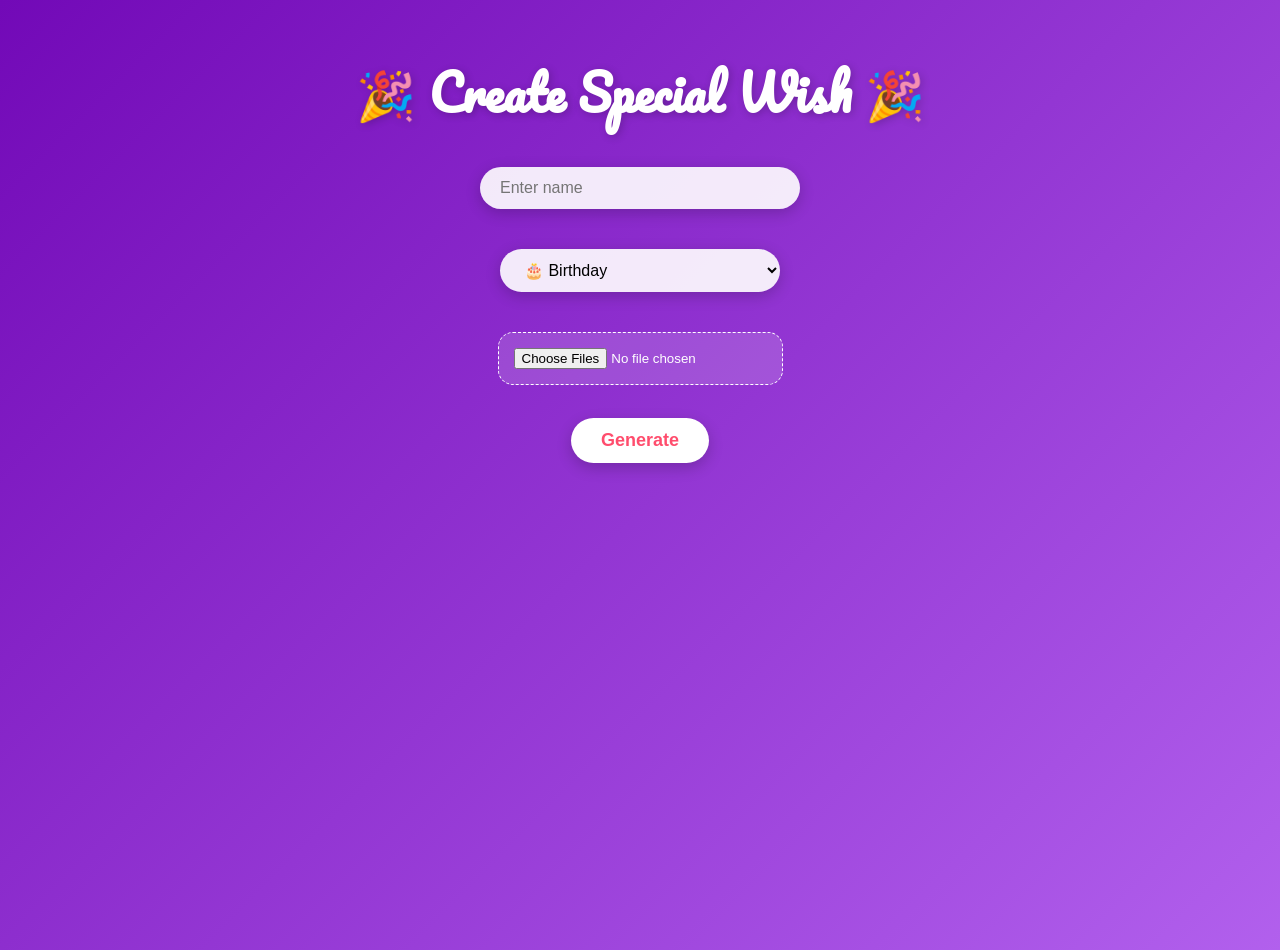
==== index.html @ 2d5516e3 "Initial commit" ====
<!DOCTYPE html>
<html>
<head>
  <title>Special Wish Creator</title>
  <link rel="stylesheet" href="style.css">
</head>
<body>

<h1>🎉 Create Special Wish 🎉</h1>

<input type="text" id="name" placeholder="Enter name"><br><br>

<select id="eventType">
  <option value="birthday">🎂 Birthday</option>
  <option value="anniversary">💍 Anniversary</option>
  <option value="congrats">🎉 Congratulations</option>
  <option value="love">❤️ Love Message</option>
</select>
<br><br>

<input type="file" id="photos" accept="image/*" multiple><br><br>

<button onclick="generate()">Generate</button>

<br><br>

<button onclick="goToPage()" id="goBtn" style="display:none;">
🎉 Click to Open Wish Page 🎉
</button>

<br><br>

<p id="shareText" style="display:none;">Share this link:</p>
<input type="text" id="link" readonly style="width:90%; display:none;"><br><br>

<button onclick="shareWhatsApp()" id="waBtn" style="display:none;">
📲 Share on WhatsApp
</button>

<script>
let generatedLink = "";

async function generate() {
  const name = document.getElementById("name").value.trim();
  const files = document.getElementById("photos").files;
  const type = document.getElementById("eventType").value;

  if (!name || files.length === 0) {
    alert("Enter name and select photos!");
    return;
  }

  let imageUrls = [];

  for (let file of files) {
    const formData = new FormData();
    formData.append("file", file);
    formData.append("upload_preset", "birthday_upload");

    const res = await fetch("https://api.cloudinary.com/v1_1/ddmg7xtsl/image/upload", {
      method: "POST",
      body: formData
    });

    const data = await res.json();
    imageUrls.push(data.secure_url);
  }

  const base = window.location.origin + "/";

  generatedLink = `${base}page2.html?name=${encodeURIComponent(name)}&imgs=${encodeURIComponent(JSON.stringify(imageUrls))}&type=${type}`;

  document.getElementById("link").value = generatedLink;
  document.getElementById("link").style.display = "block";
  document.getElementById("shareText").style.display = "block";
  document.getElementById("goBtn").style.display = "inline-block";
  document.getElementById("waBtn").style.display = "inline-block";
}

function goToPage() {
  window.location.href = generatedLink;
}

function shareWhatsApp() {
  const text = "🎉 Special Surprise For You 🎉\n" + generatedLink;
  window.open("https://wa.me/?text=" + encodeURIComponent(text), "_blank");
}
</script>

</body>
</html>
---- style.css ----
@import url('https://fonts.googleapis.com/css2?family=Poppins:wght@300;600&family=Pacifico&display=swap');

body {
  margin: 0;
  overflow-x: hidden;
  text-align: center;
  color: white;
  font-family: 'Poppins', sans-serif;
  /* Smooth, animated multi-color gradient */
  background: linear-gradient(-45deg, #ff6a88, #ff99ac, #c77dff, #7209b7);
  background-size: 400% 400%;
  animation: gradientBG 12s ease infinite;
  min-height: 100vh;
}

@keyframes gradientBG {
  0% { background-position: 0% 50%; }
  50% { background-position: 100% 50%; }
  100% { background-position: 0% 50%; }
}

/* --- Form Elements (index.html) --- */
input[type="text"], select {
  padding: 12px 20px;
  border-radius: 25px;
  border: none;
  outline: none;
  font-size: 16px;
  width: 280px;
  box-shadow: 0 4px 15px rgba(0,0,0,0.2);
  margin-bottom: 15px;
  background: rgba(255, 255, 255, 0.9);
}

input[type="file"] {
  background: rgba(255, 255, 255, 0.15);
  padding: 15px;
  border-radius: 15px;
  cursor: pointer;
  border: 1px dashed white;
  color: white;
}

button {
  background: #ffffff;
  color: #ff4d6d;
  border: none;
  padding: 12px 30px;
  font-size: 18px;
  font-weight: 600;
  border-radius: 50px;
  cursor: pointer;
  transition: all 0.3s ease;
  box-shadow: 0 5px 15px rgba(0,0,0,0.2);
  margin: 8px;
}

button:hover {
  transform: translateY(-3px);
  box-shadow: 0 8px 25px rgba(0,0,0,0.3);
  background: #ff4d6d;
  color: white;
}

#waBtn {
  background: #25D366;
  color: white;
}

/* --- Slideshow & Photo (page2.html) --- */
.slideshow {
  width: 220px;
  height: 220px;
  margin: 40px auto;
  overflow: hidden;
  border-radius: 50%;
  border: 6px solid white;
  box-shadow: 0 10px 40px rgba(0,0,0,0.4);
  position: relative;
  background: rgba(255,255,255,0.1);
}

.photo {
  width: 100%;
  height: 100%;
  object-fit: cover;
  opacity: 0;
  transform: scale(1.2); /* Starting point for zoom */
  transition: opacity 1s ease-in-out, transform 3s ease-in-out;
}

.photo.active {
  opacity: 1;
  transform: scale(1); /* Smooth zoom-out effect */
}

/* --- Cinematic Screens --- */
#startScreen {
  position: fixed;
  inset: 0;
  background: radial-gradient(circle, #333, #000);
  display: flex;
  justify-content: center;
  align-items: center;
  z-index: 300;
  cursor: pointer;
}

#startScreen h2 {
  font-family: 'Pacifico', cursive;
  font-size: 2rem;
  letter-spacing: 2px;
  animation: pulse 2s infinite;
}

#intro {
  position: fixed;
  inset: 0;
  background: #000;
  display: flex;
  flex-direction: column;
  justify-content: center;
  align-items: center;
  z-index: 200;
}

.cinema-text.big {
  font-size: 65px;
  font-family: 'Pacifico', cursive;
  color: #ff4d6d;
  margin: 15px 0;
  text-shadow: 0 0 20px rgba(255,77,109,0.5);
}

/* --- Typography --- */
h1 {
  font-family: 'Pacifico', cursive;
  font-size: 3rem;
  margin-top: 50px;
  text-shadow: 2px 2px 8px rgba(0,0,0,0.2);
}

#quote {
  font-size: 1.4rem;
  font-style: italic;
  height: 40px;
  margin-top: 20px;
}

/* --- Balloons --- */
.balloons { 
  position: fixed; 
  bottom: -150px; 
  width: 100%; 
  pointer-events: none; 
}

.balloon {
  width: 60px; height: 85px; border-radius: 50%;
  position: absolute; animation: floatUp 12s linear infinite;
  opacity: 0.8;
}

.balloon::after {
  content: "";
  position: absolute;
  bottom: -40px;
  left: 30px;
  width: 1px;
  height: 40px;
  background: rgba(255,255,255,0.4);
}

.balloon:nth-child(1){left:10%; background:#ff4d6d; animation-delay: 0s;}
.balloon:nth-child(2){left:30%; background:#ffbe0b; animation-delay: 3s;}
.balloon:nth-child(3){left:55%; background:#3a86ff; animation-delay: 1s;}
.balloon:nth-child(4){left:75%; background:#8338ec; animation-delay: 5s;}
.balloon:nth-child(5){left:90%; background:#fb5607; animation-delay: 2s;}

@keyframes floatUp {
  0% { transform: translateY(0) rotate(0deg); }
  100% { transform: translateY(-1200px) rotate(20deg); }
}

@keyframes pulse {
  0%, 100% { transform: scale(1); opacity: 0.8; }
  50% { transform: scale(1.1); opacity: 1; }
}

@keyframes fadeIn { to { opacity: 1; } }
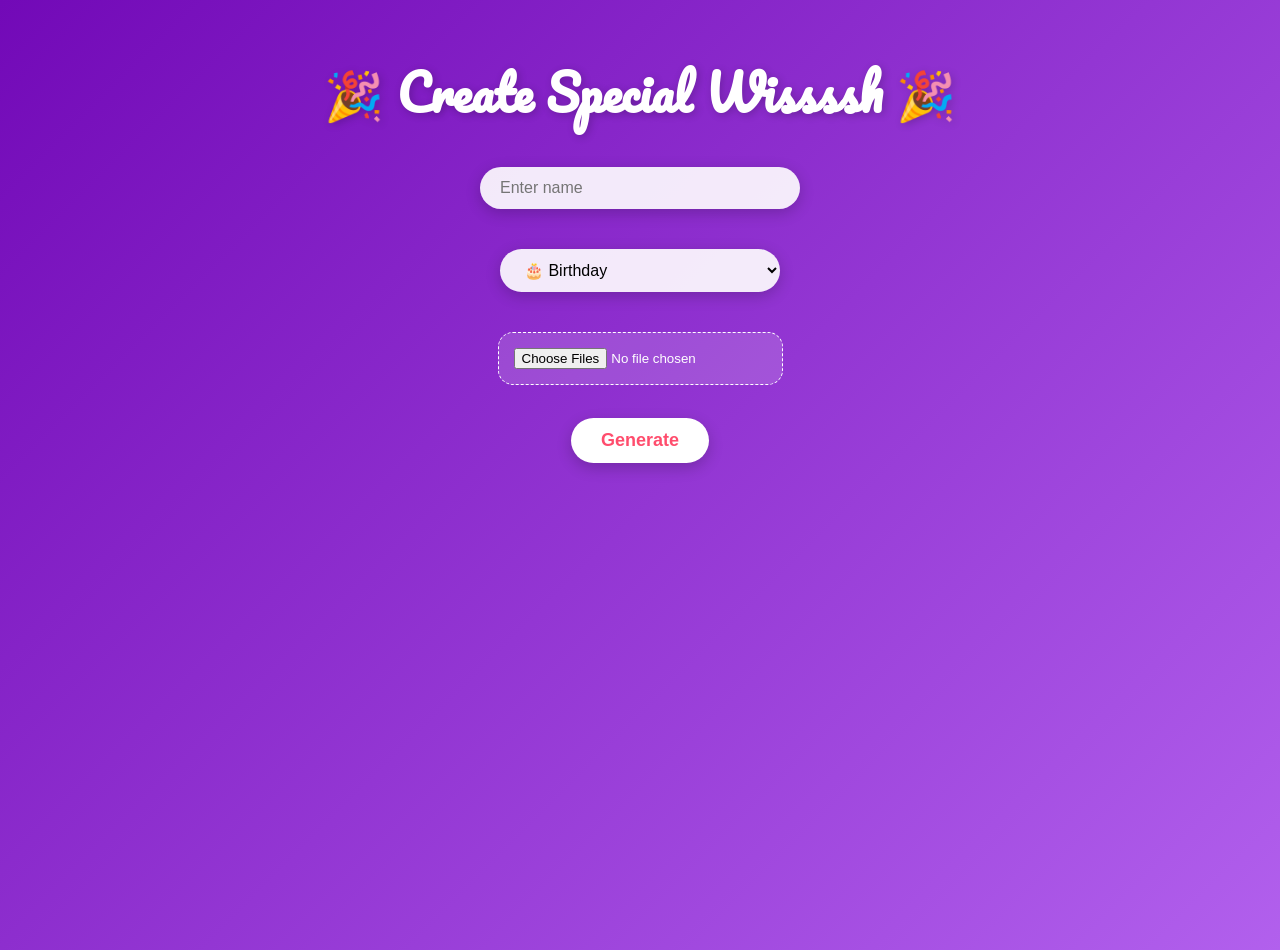
==== commit 56d97f62: "sdh" ====
--- a/index.html
+++ b/index.html
@@ -6,7 +6,7 @@
 </head>
 <body>
 
-<h1>🎉 Create Special Wish 🎉</h1>
+<h1>🎉 Create Special Wissssh 🎉</h1>
 
 <input type="text" id="name" placeholder="Enter name"><br><br>
 
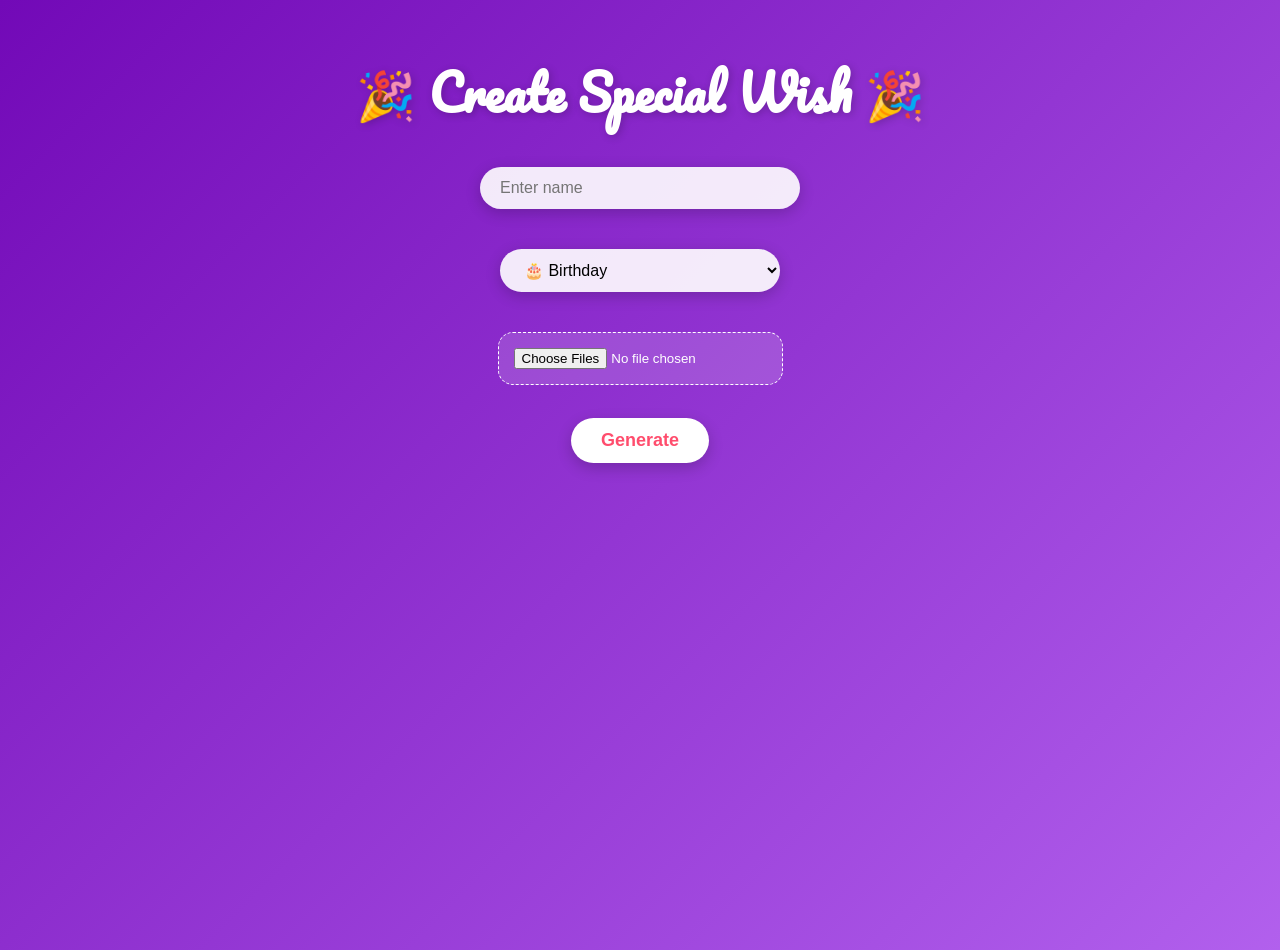
==== commit 81a8051a: "sdh" ====
--- a/index.html
+++ b/index.html
@@ -6,7 +6,7 @@
 </head>
 <body>
 
-<h1>🎉 Create Special Wissssh 🎉</h1>
+<h1>🎉 Create Special Wish 🎉</h1>
 
 <input type="text" id="name" placeholder="Enter name"><br><br>
 
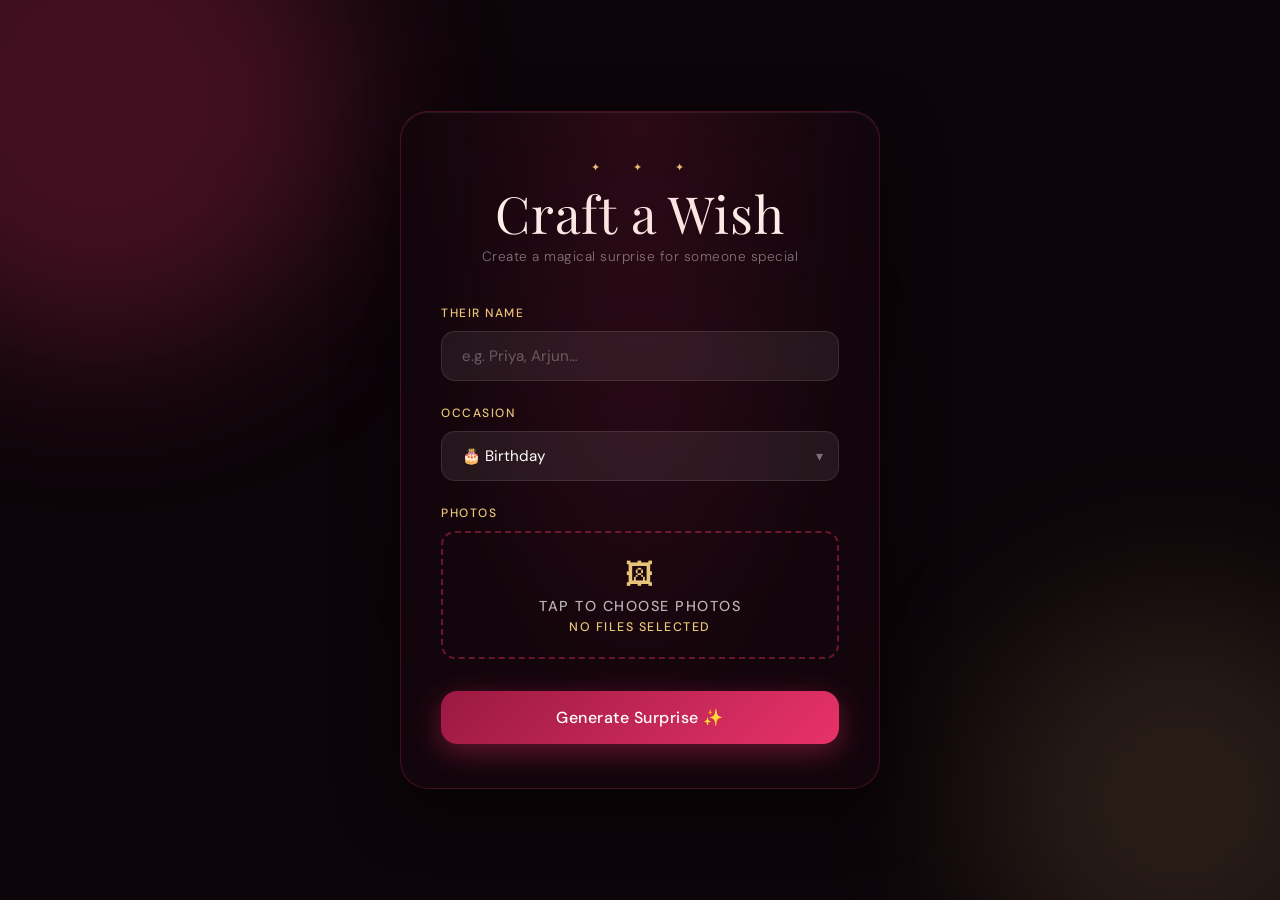
==== commit 01cf61aa: "Initial commit" ====
--- a/index.html
+++ b/index.html
@@ -1,91 +1,413 @@
 <!DOCTYPE html>
-<html>
+<html lang="en">
 <head>
-  <title>Special Wish Creator</title>
+  <meta charset="UTF-8">
+  <meta name="viewport" content="width=device-width, initial-scale=1.0">
+  <title>Wish Creator ✨</title>
   <link rel="stylesheet" href="style.css">
+  <link href="https://fonts.googleapis.com/css2?family=Playfair+Display:ital,wght@0,700;0,900;1,700&family=DM+Sans:wght@300;400;500&display=swap" rel="stylesheet">
 </head>
-<body>
-
-<h1>🎉 Create Special Wish 🎉</h1>
-
-<input type="text" id="name" placeholder="Enter name"><br><br>
-
-<select id="eventType">
-  <option value="birthday">🎂 Birthday</option>
-  <option value="anniversary">💍 Anniversary</option>
-  <option value="congrats">🎉 Congratulations</option>
-  <option value="love">❤️ Love Message</option>
-</select>
-<br><br>
-
-<input type="file" id="photos" accept="image/*" multiple><br><br>
-
-<button onclick="generate()">Generate</button>
-
-<br><br>
-
-<button onclick="goToPage()" id="goBtn" style="display:none;">
-🎉 Click to Open Wish Page 🎉
-</button>
-
-<br><br>
-
-<p id="shareText" style="display:none;">Share this link:</p>
-<input type="text" id="link" readonly style="width:90%; display:none;"><br><br>
-
-<button onclick="shareWhatsApp()" id="waBtn" style="display:none;">
-📲 Share on WhatsApp
-</button>
-
-<script>
-let generatedLink = "";
-
-async function generate() {
-  const name = document.getElementById("name").value.trim();
-  const files = document.getElementById("photos").files;
-  const type = document.getElementById("eventType").value;
-
-  if (!name || files.length === 0) {
-    alert("Enter name and select photos!");
-    return;
-  }
-
-  let imageUrls = [];
-
-  for (let file of files) {
-    const formData = new FormData();
-    formData.append("file", file);
-    formData.append("upload_preset", "birthday_upload");
-
-    const res = await fetch("https://api.cloudinary.com/v1_1/ddmg7xtsl/image/upload", {
-      method: "POST",
-      body: formData
+<body class="creator-page">
+
+  <div class="blob blob1"></div>
+  <div class="blob blob2"></div>
+  <div class="blob blob3"></div>
+
+  <div class="creator-wrap">
+    <div class="creator-card">
+      <div class="card-glow"></div>
+
+      <div class="creator-header">
+        <div class="sparkle-row">✦ &nbsp; ✦ &nbsp; ✦</div>
+        <h1>Craft a Wish</h1>
+        <p class="subtitle">Create a magical surprise for someone special</p>
+      </div>
+
+      <div class="field-group">
+        <label>Their Name</label>
+        <input type="text" id="name" placeholder="e.g. Priya, Arjun…" autocomplete="off">
+      </div>
+
+      <div class="field-group">
+        <label>Occasion</label>
+        <div class="select-wrap">
+          <select id="eventType">
+            <option value="birthday">🎂  Birthday</option>
+            <option value="anniversary">💍  Anniversary</option>
+            <option value="congrats">🎉  Congratulations</option>
+            <option value="love">❤️  Love Message</option>
+          </select>
+          <span class="select-arrow">▾</span>
+        </div>
+      </div>
+
+      <div class="field-group">
+        <label>Photos</label>
+        <label class="file-drop" id="fileDrop">
+          <input type="file" id="photos" accept="image/*" multiple hidden>
+          <div class="file-inner">
+            <span class="file-icon">🖼</span>
+            <span class="file-text">Tap to choose photos</span>
+            <span class="file-hint" id="fileHint">No files selected</span>
+          </div>
+        </label>
+      </div>
+
+      <button class="gen-btn" onclick="generate()">
+        <span class="btn-text">Generate Surprise ✨</span>
+        <span id="loader" style="display:none">Uploading…</span>
+      </button>
+
+      <!-- Result section -->
+      <div id="result" style="display:none">
+        <div class="divider"></div>
+        <p class="result-label">Your wish link is ready 🎁</p>
+        <div class="link-row">
+          <input type="text" id="link" readonly>
+          <button class="copy-btn" onclick="copyLink()">Copy</button>
+        </div>
+        <div class="action-btns">
+          <button class="action-btn open-btn" onclick="goToPage()">🎉 Open Wish Page</button>
+          <button class="action-btn wa-btn" onclick="shareWhatsApp()">📲 Share on WhatsApp</button>
+          <button class="action-btn vid-btn" id="vidBtn" onclick="downloadVideo()">🎬 Download as Video</button>
+        </div>
+      </div>
+
+      <!-- Video progress -->
+      <div id="vidProgress" style="display:none; margin-top:18px;">
+        <div class="vid-progress-label" id="vidLabel">Preparing video…</div>
+        <div class="vid-progress-bar"><div class="vid-progress-fill" id="vidFill"></div></div>
+      </div>
+
+    </div>
+  </div>
+
+  <canvas id="vidCanvas" style="display:none"></canvas>
+
+  <script>
+    let generatedLink = "";
+    let storedImages  = [];
+    let storedName    = "";
+    let storedType    = "";
+
+    /* ---- Restore form state from sessionStorage on page load ---- */
+    window.addEventListener("DOMContentLoaded", ()=>{
+      const ss = sessionStorage;
+      const savedName = ss.getItem("wn");
+      const savedType = ss.getItem("wt");
+      const savedLink = ss.getItem("wl");
+      const savedHint = ss.getItem("wh");
+
+      if(savedName) document.getElementById("name").value = savedName;
+      if(savedType) document.getElementById("eventType").value = savedType;
+
+      if(savedLink){
+        generatedLink = savedLink;
+        document.getElementById("link").value = savedLink;
+        document.getElementById("result").style.display = "block";
+        if(savedHint) document.getElementById("fileHint").textContent = savedHint;
+        // Note: file inputs cannot be restored (browser security), only show count
+      }
     });
 
-    const data = await res.json();
-    imageUrls.push(data.secure_url);
-  }
-
-  const base = window.location.origin + "/";
-
-  generatedLink = `${base}page2.html?name=${encodeURIComponent(name)}&imgs=${encodeURIComponent(JSON.stringify(imageUrls))}&type=${type}`;
-
-  document.getElementById("link").value = generatedLink;
-  document.getElementById("link").style.display = "block";
-  document.getElementById("shareText").style.display = "block";
-  document.getElementById("goBtn").style.display = "inline-block";
-  document.getElementById("waBtn").style.display = "inline-block";
-}
-
-function goToPage() {
-  window.location.href = generatedLink;
-}
-
-function shareWhatsApp() {
-  const text = "🎉 Special Surprise For You 🎉\n" + generatedLink;
-  window.open("https://wa.me/?text=" + encodeURIComponent(text), "_blank");
-}
-</script>
-
+    /* ---- Save state whenever it changes ---- */
+    function saveState(){
+      sessionStorage.setItem("wn", document.getElementById("name").value);
+      sessionStorage.setItem("wt", document.getElementById("eventType").value);
+      if(generatedLink) sessionStorage.setItem("wl", generatedLink);
+      sessionStorage.setItem("wh", document.getElementById("fileHint").textContent);
+    }
+
+    document.getElementById("photos").addEventListener("change", function(){
+      const n = this.files.length;
+      document.getElementById("fileHint").textContent = n + (n===1?" photo selected":" photos selected");
+    });
+
+    async function generate(){
+      const name  = document.getElementById("name").value.trim();
+      const files = document.getElementById("photos").files;
+      const type  = document.getElementById("eventType").value;
+
+      if(!name || files.length === 0){ shake(document.querySelector(".creator-card")); return; }
+
+      storedName   = name;
+      storedType   = type;
+      storedImages = Array.from(files);
+
+      document.querySelector(".btn-text").style.display = "none";
+      document.getElementById("loader").style.display   = "inline";
+
+      let imageUrls = [];
+      for(let file of files){
+        const fd = new FormData();
+        fd.append("file", file);
+        fd.append("upload_preset","birthday_upload");
+        const res  = await fetch("https://api.cloudinary.com/v1_1/ddmg7xtsl/image/upload",{method:"POST",body:fd});
+        const data = await res.json();
+        imageUrls.push(data.secure_url);
+      }
+
+      const base = window.location.origin + window.location.pathname.replace("index.html","");
+      generatedLink = `${base}page2.html?name=${encodeURIComponent(name)}&imgs=${encodeURIComponent(JSON.stringify(imageUrls))}&type=${type}`;
+
+      document.getElementById("link").value = generatedLink;
+      document.getElementById("result").style.display = "block";
+      saveState();
+      document.querySelector(".btn-text").style.display = "inline";
+      document.getElementById("loader").style.display   = "none";
+    }
+
+    function copyLink(){
+      navigator.clipboard.writeText(document.getElementById("link").value);
+      const btn = document.querySelector(".copy-btn");
+      btn.textContent = "Copied!";
+      setTimeout(()=>btn.textContent="Copy",2000);
+    }
+
+    function goToPage(){ window.location.href = generatedLink; }
+
+    function shareWhatsApp(){
+      window.open("https://wa.me/?text="+encodeURIComponent("🎉 A Special Surprise For You 🎉\n"+generatedLink),"_blank");
+    }
+
+    function shake(el){
+      el.classList.add("shake");
+      setTimeout(()=>el.classList.remove("shake"),500);
+    }
+
+    /* ============================================================
+       VIDEO GENERATION — 40 seconds, Canvas + MediaRecorder
+       ============================================================ */
+    async function downloadVideo(){
+      if(storedImages.length === 0){ alert("No photos. Please generate first."); return; }
+
+      document.getElementById("vidBtn").disabled    = true;
+      document.getElementById("vidBtn").textContent = "⏳ Rendering…";
+      document.getElementById("vidProgress").style.display = "block";
+
+      const W = 720, H = 1280;
+      const canvas = document.getElementById("vidCanvas");
+      canvas.width  = W;
+      canvas.height = H;
+      const ctx = canvas.getContext("2d");
+
+      setLabel("Loading photos…"); setFill(3);
+      const imgs = await Promise.all(storedImages.map(f => loadImg(URL.createObjectURL(f))));
+      setFill(8);
+
+      const FPS       = 30;
+      const TOTAL_SEC = 40;
+      const TOTAL_FR  = FPS * TOTAL_SEC;
+      const secPerImg = Math.max(4, TOTAL_SEC / imgs.length);
+
+      const msgMap = {
+        birthday:    { msg:`Happy Birthday, ${storedName} 🎂`,    quotes:["May your day be as radiant as you 🌸","Wishing you joy & endless love 💖","Another year more wonderful 🎉"] },
+        anniversary: { msg:`Happy Anniversary, ${storedName} 💍`, quotes:["Two hearts, one beautiful journey 💍","Love grows deeper every year ❤️","Here's to forever 🌹"] },
+        congrats:    { msg:`Congratulations, ${storedName} 🎉`,   quotes:["You made it happen! 🔥","So proud of you ✨","Sky is just the starting point 🚀"] },
+        love:        { msg:`For You, ${storedName} ❤️`,           quotes:["You are my favourite person ❤️","Every moment with you is a treasure 💖","I love you — more every day 🌹"] }
+      };
+      const evData = msgMap[storedType] || msgMap.birthday;
+
+      // Confetti particles
+      const particles = Array.from({length:70},()=>({
+        x:Math.random()*W, y:Math.random()*H,
+        vx:(Math.random()-0.5)*2, vy:1+Math.random()*2,
+        r:4+Math.random()*6,
+        color:`hsl(${Math.random()*360},90%,65%)`,
+        spin:Math.random()*Math.PI*2, spinV:(Math.random()-0.5)*0.2
+      }));
+
+      // Balloons
+      const bColors = ["#ff4d6d","#ffbe0b","#3a86ff","#8338ec","#fb5607","#ff006e","#06d6a0"];
+      const balloons = Array.from({length:8},(_,i)=>({
+        x:W*(0.08+i*0.12), y:H+100+Math.random()*200,
+        w:50+Math.random()*28, h:72+Math.random()*36,
+        vy:0.75+Math.random()*0.8,
+        color:bColors[i%bColors.length]
+      }));
+
+      // --- Audio: load song.mp3 via AudioContext and mix into stream ---
+      setLabel("Loading music…");
+      let audioCtx, audioSource, audioDest;
+      try {
+        audioCtx  = new AudioContext();
+        const audioRes  = await fetch("song.mp3");
+        const audioData = await audioRes.arrayBuffer();
+        const audioBuf  = await audioCtx.decodeAudioData(audioData);
+        audioDest  = audioCtx.createMediaStreamDestination();
+        audioSource = audioCtx.createBufferSource();
+        audioSource.buffer = audioBuf;
+        audioSource.loop   = true;
+        audioSource.connect(audioDest);
+        // also play in speakers so user can hear while recording
+        audioSource.connect(audioCtx.destination);
+      } catch(e){
+        console.warn("Music load failed, recording without audio:", e);
+      }
+
+      // MediaRecorder setup — combine canvas video + audio tracks
+      const videoStream = canvas.captureStream(FPS);
+      const combinedStream = new MediaStream([
+        ...videoStream.getVideoTracks(),
+        ...(audioDest ? audioDest.stream.getAudioTracks() : [])
+      ]);
+      const mime = MediaRecorder.isTypeSupported("video/webm;codecs=vp9,opus")
+                   ? "video/webm;codecs=vp9,opus"
+                   : MediaRecorder.isTypeSupported("video/webm;codecs=vp8,opus")
+                   ? "video/webm;codecs=vp8,opus"
+                   : "video/webm";
+      const rec    = new MediaRecorder(combinedStream,{mimeType:mime,videoBitsPerSecond:5_000_000});
+      const chunks = [];
+      rec.ondataavailable = e=>{ if(e.data.size>0) chunks.push(e.data); };
+
+      rec.onstop = ()=>{
+        if(audioSource) audioSource.stop();
+        if(audioCtx)    audioCtx.close();
+        setLabel("Finalising…"); setFill(98);
+        const blob = new Blob(chunks,{type:mime});
+        const url  = URL.createObjectURL(blob);
+        const a    = document.createElement("a");
+        a.href=url; a.download=`wish_${storedName}.webm`; a.click();
+        setTimeout(()=>URL.revokeObjectURL(url),6000);
+        setLabel("✅ Video downloaded!");
+        setFill(100);
+        document.getElementById("vidBtn").disabled    = false;
+        document.getElementById("vidBtn").textContent = "🎬 Download as Video";
+      };
+
+      // Start audio & recorder together
+      if(audioSource) audioSource.start(0);
+      rec.start();
+      setLabel("Recording video with music (40s)…");
+
+      let frame=0, quoteIdx=0, quoteTimer=0;
+      const QUOTE_SWITCH = FPS*4;
+
+      function renderFrame(){
+        if(frame >= TOTAL_FR){ rec.stop(); return; }
+
+        const t      = frame / FPS;
+        const imgIdx = Math.min(Math.floor(t / secPerImg), imgs.length-1);
+        const img    = imgs[imgIdx];
+        const imgT   = (t % secPerImg) / secPerImg;
+
+        // Fade between images
+        const fadeZone = 0.15;
+        let imgAlpha = 1;
+        if(imgT < fadeZone)       imgAlpha = imgT / fadeZone;
+        else if(imgT > 1-fadeZone) imgAlpha = (1-imgT) / fadeZone;
+
+        // Ken Burns
+        const scale = 1 + imgT * 0.07;
+        const sw=W*scale, sh=H*scale;
+        const sx=(sw-W)/2, sy=(sh-H)/2;
+
+        ctx.clearRect(0,0,W,H);
+
+        // Previous image underneath during crossfade
+        if(imgAlpha < 1 && imgIdx > 0){
+          const prev = imgs[imgIdx-1];
+          ctx.globalAlpha = 1;
+          ctx.drawImage(prev,-sx,-sy,sw,sh);
+        }
+
+        ctx.globalAlpha = imgAlpha;
+        ctx.drawImage(img,-sx,-sy,sw,sh);
+        ctx.globalAlpha = 1;
+
+        // Dark overlay
+        const grad = ctx.createLinearGradient(0,0,0,H);
+        grad.addColorStop(0,"rgba(0,0,0,0.22)");
+        grad.addColorStop(0.5,"rgba(0,0,0,0.0)");
+        grad.addColorStop(1,"rgba(0,0,0,0.68)");
+        ctx.fillStyle=grad; ctx.fillRect(0,0,W,H);
+
+        // Confetti
+        particles.forEach(p=>{
+          p.x+=p.vx; p.y+=p.vy; p.spin+=p.spinV;
+          if(p.y>H+10){p.y=-10;p.x=Math.random()*W;}
+          ctx.save(); ctx.translate(p.x,p.y); ctx.rotate(p.spin);
+          ctx.fillStyle=p.color; ctx.fillRect(-p.r/2,-p.r/2,p.r,p.r);
+          ctx.restore();
+        });
+
+        // Balloons
+        balloons.forEach(b=>{
+          b.y-=b.vy;
+          if(b.y<-130){b.y=H+100+Math.random()*80;}
+          drawBalloon(ctx,b.x,b.y,b.w,b.h,b.color);
+        });
+
+        // Quotes
+        quoteTimer++;
+        if(quoteTimer>=QUOTE_SWITCH){quoteTimer=0;quoteIdx=(quoteIdx+1)%evData.quotes.length;}
+
+        // Main title (fade in during first 2s)
+        const titleA = Math.min(1, t/2);
+        ctx.save();
+        ctx.globalAlpha = titleA;
+        ctx.textAlign   = "center";
+        ctx.shadowColor = "rgba(0,0,0,0.8)";
+        ctx.shadowBlur  = 22;
+        ctx.fillStyle   = "#ffffff";
+        ctx.font        = `bold ${W*0.062}px Georgia, serif`;
+        wrapText(ctx, evData.msg, W/2, H*0.76, W*0.86, W*0.076);
+        ctx.restore();
+
+        // Quote
+        ctx.save();
+        ctx.globalAlpha = 0.9;
+        ctx.textAlign   = "center";
+        ctx.shadowColor = "rgba(0,0,0,0.7)";
+        ctx.shadowBlur  = 14;
+        ctx.fillStyle   = "#ffe4b5";
+        ctx.font        = `italic ${W*0.038}px Georgia, serif`;
+        ctx.fillText(evData.quotes[quoteIdx], W/2, H*0.88);
+        ctx.restore();
+
+        if(frame%30===0) setFill(8+Math.round((frame/TOTAL_FR)*88));
+        frame++;
+        requestAnimationFrame(renderFrame);
+      }
+
+      renderFrame();
+    }
+
+    function drawBalloon(ctx,x,y,w,h,color){
+      ctx.save(); ctx.globalAlpha=0.78;
+      ctx.beginPath();
+      ctx.ellipse(x,y,w/2,h/2,0,0,Math.PI*2);
+      ctx.fillStyle=color; ctx.fill();
+      ctx.beginPath();
+      ctx.ellipse(x-w*0.12,y-h*0.15,w*0.12,h*0.1,-0.5,0,Math.PI*2);
+      ctx.fillStyle="rgba(255,255,255,0.32)"; ctx.fill();
+      ctx.beginPath();
+      ctx.moveTo(x,y+h/2); ctx.lineTo(x,y+h/2+38);
+      ctx.strokeStyle="rgba(255,255,255,0.38)"; ctx.lineWidth=1; ctx.stroke();
+      ctx.restore();
+    }
+
+    function wrapText(ctx,text,x,y,maxW,lineH){
+      const words=text.split(" "); let line=""; const lines=[];
+      for(let w of words){
+        const test=line+w+" ";
+        if(ctx.measureText(test).width>maxW&&line){lines.push(line.trim());line=w+" ";}
+        else line=test;
+      }
+      if(line) lines.push(line.trim());
+      const startY=y-(lines.length-1)*lineH/2;
+      lines.forEach((l,i)=>ctx.fillText(l,x,startY+i*lineH));
+    }
+
+    function loadImg(src){
+      return new Promise(res=>{
+        const i=new Image(); i.crossOrigin="anonymous";
+        i.onload=()=>res(i); i.src=src;
+      });
+    }
+
+    function setLabel(t){ document.getElementById("vidLabel").textContent=t; }
+    function setFill(p){ document.getElementById("vidFill").style.width=p+"%"; }
+  </script>
 </body>
-</html>+</html>
--- a/style.css
+++ b/style.css
@@ -1,190 +1,587 @@
-@import url('https://fonts.googleapis.com/css2?family=Poppins:wght@300;600&family=Pacifico&display=swap');
+/* ============================================================
+   WISH WEBSITE — Premium Cinematic Theme
+   Fonts: Cormorant Garamond (display) + DM Sans (body)
+   ============================================================ */
+
+@import url('https://fonts.googleapis.com/css2?family=Playfair+Display:ital,wght@0,700;0,900;1,700&family=DM+Sans:wght@300;400;500&display=swap');
+
+/* ---- Variables ---- */
+:root {
+  --rose:     #e8326a;
+  --rose-lt:  #ff6b9e;
+  --rose-dk:  #9b1942;
+  --gold:     #e8c97a;
+  --gold-lt:  #f5e3a8;
+  --cream:    #fdf6ee;
+  --dark:     #0d0509;
+  --dark2:    #1a0a10;
+  --glass:    rgba(255,255,255,0.07);
+  --glass-b:  rgba(255,255,255,0.14);
+  --shadow:   0 20px 60px rgba(0,0,0,0.5);
+}
+
+/* ---- Reset ---- */
+*, *::before, *::after { box-sizing: border-box; margin:0; padding:0; }
 
 body {
-  margin: 0;
+  font-family: 'DM Sans', sans-serif;
   overflow-x: hidden;
+  color: white;
+  min-height: 100vh;
+}
+
+/* ================================================================
+   CREATOR PAGE (index.html)
+   ================================================================ */
+body.creator-page {
+  background: var(--dark);
+  display: flex;
+  align-items: center;
+  justify-content: center;
+  min-height: 100vh;
+  padding: 40px 16px;
+}
+
+/* Ambient blobs */
+.blob {
+  position: fixed;
+  border-radius: 50%;
+  filter: blur(80px);
+  pointer-events: none;
+  z-index: 0;
+}
+.blob1 { width:500px;height:500px;background:rgba(232,50,106,0.25);top:-150px;left:-150px; }
+.blob2 { width:400px;height:400px;background:rgba(232,201,122,0.12);bottom:-100px;right:-100px; }
+.blob3 { width:300px;height:300px;background:rgba(155,25,66,0.2);top:50%;left:50%;transform:translate(-50%,-50%); }
+
+/* Card */
+.creator-wrap { position:relative; z-index:1; width:100%; max-width:480px; }
+
+.creator-card {
+  position: relative;
+  background: rgba(20,6,12,0.75);
+  backdrop-filter: blur(24px);
+  -webkit-backdrop-filter: blur(24px);
+  border: 1px solid rgba(232,50,106,0.25);
+  border-radius: 28px;
+  padding: 48px 40px 44px;
+  box-shadow: var(--shadow), inset 0 1px 0 rgba(255,255,255,0.08);
+}
+
+.card-glow {
+  position:absolute;inset:0;
+  border-radius: 28px;
+  background: radial-gradient(ellipse at 50% 0%, rgba(232,50,106,0.12) 0%, transparent 65%);
+  pointer-events:none;
+}
+
+/* Header */
+.creator-header { text-align:center; margin-bottom:40px; }
+
+.sparkle-row {
+  font-size: 11px;
+  letter-spacing: 6px;
+  color: var(--gold);
+  margin-bottom: 14px;
+}
+
+.creator-header h1 {
+  font-family: 'Playfair Display', serif;
+  font-size: 3.2rem;
+  font-weight: 300;
+  letter-spacing: 1px;
+  color: var(--cream);
+  line-height: 1;
+  margin-bottom: 8px;
+}
+
+.subtitle {
+  font-size: 0.85rem;
+  font-weight: 300;
+  color: rgba(255,255,255,0.45);
+  letter-spacing: 0.5px;
+}
+
+/* Fields */
+.field-group { margin-bottom: 24px; }
+
+.field-group label {
+  display: block;
+  font-size: 0.75rem;
+  font-weight: 500;
+  letter-spacing: 1.5px;
+  text-transform: uppercase;
+  color: var(--gold);
+  margin-bottom: 10px;
+}
+
+.field-group input[type="text"],
+.field-group select {
+  width: 100%;
+  padding: 14px 20px;
+  background: var(--glass);
+  border: 1px solid rgba(255,255,255,0.1);
+  border-radius: 14px;
+  color: white;
+  font-family: 'DM Sans', sans-serif;
+  font-size: 0.95rem;
+  outline: none;
+  transition: border-color 0.3s, box-shadow 0.3s;
+}
+
+.field-group select option {
+  color: #111;
+  background: #fff;
+  font-family: 'DM Sans', sans-serif;
+}
+
+.field-group input[type="text"]:focus,
+.field-group select:focus {
+  border-color: var(--rose);
+  box-shadow: 0 0 0 3px rgba(232,50,106,0.15);
+}
+
+.field-group input[type="text"]::placeholder { color: rgba(255,255,255,0.3); }
+
+.select-wrap { position:relative; }
+.select-wrap select { appearance:none; cursor:pointer; padding-right:40px; }
+.select-arrow {
+  position:absolute;right:16px;top:50%;transform:translateY(-50%);
+  color:rgba(255,255,255,0.4);pointer-events:none;font-size:0.9rem;
+}
+
+/* File drop */
+.file-drop {
+  display:block;
+  width:100%;
+  border: 2px dashed rgba(232,50,106,0.4);
+  border-radius: 14px;
+  cursor: pointer;
+  transition: border-color 0.3s, background 0.3s;
+}
+.file-drop:hover { border-color: var(--rose); background: rgba(232,50,106,0.06); }
+
+.file-inner {
+  padding: 22px;
+  display:flex;
+  flex-direction:column;
+  align-items:center;
+  gap: 4px;
+}
+
+.file-icon { font-size: 1.8rem; }
+.file-text { font-size: 0.9rem; color: rgba(255,255,255,0.7); }
+.file-hint { font-size: 0.78rem; color: var(--gold); }
+
+/* Generate button */
+.gen-btn {
+  width: 100%;
+  padding: 16px;
+  border: none;
+  border-radius: 16px;
+  background: linear-gradient(135deg, var(--rose-dk), var(--rose), var(--rose-lt));
+  background-size: 200% 200%;
+  color: white;
+  font-family: 'DM Sans', sans-serif;
+  font-size: 1rem;
+  font-weight: 500;
+  letter-spacing: 0.5px;
+  cursor: pointer;
+  transition: transform 0.2s, box-shadow 0.2s;
+  box-shadow: 0 8px 30px rgba(232,50,106,0.4);
+  margin-top: 8px;
+}
+.gen-btn:hover { transform:translateY(-2px); box-shadow:0 12px 40px rgba(232,50,106,0.55); }
+.gen-btn:active { transform:translateY(0); }
+
+/* Result section */
+.divider {
+  height:1px;
+  background: linear-gradient(90deg, transparent, rgba(232,201,122,0.3), transparent);
+  margin: 32px 0;
+}
+
+.result-label {
+  text-align:center;
+  font-size:0.85rem;
+  color:var(--gold-lt);
+  margin-bottom:14px;
+  letter-spacing:0.5px;
+}
+
+.link-row { display:flex; gap:10px; margin-bottom:18px; }
+
+.link-row input[type="text"] {
+  flex:1;
+  padding:12px 16px;
+  background:var(--glass);
+  border:1px solid rgba(255,255,255,0.1);
+  border-radius:12px;
+  color:rgba(255,255,255,0.6);
+  font-size:0.78rem;
+  outline:none;
+  overflow:hidden;
+  text-overflow:ellipsis;
+  white-space:nowrap;
+}
+
+.copy-btn {
+  padding:12px 20px;
+  background:var(--glass-b);
+  border:1px solid rgba(255,255,255,0.15);
+  border-radius:12px;
+  color:white;
+  font-family:'DM Sans',sans-serif;
+  font-size:0.85rem;
+  cursor:pointer;
+  transition:background 0.2s;
+}
+.copy-btn:hover { background:rgba(255,255,255,0.2); }
+
+.action-btns { display:flex; flex-direction:column; gap:12px; }
+
+.action-btn {
+  width:100%;
+  padding:15px;
+  border:none;
+  border-radius:14px;
+  font-family:'DM Sans',sans-serif;
+  font-size:0.95rem;
+  font-weight:500;
+  cursor:pointer;
+  transition:transform 0.2s, box-shadow 0.2s;
+}
+.open-btn {
+  background: linear-gradient(135deg, #7209b7, #c77dff);
+  color:white;
+  box-shadow:0 6px 25px rgba(114,9,183,0.4);
+}
+.open-btn:hover { transform:translateY(-2px); box-shadow:0 10px 35px rgba(114,9,183,0.55); }
+
+.wa-btn {
+  background: linear-gradient(135deg, #075e54, #25d366);
+  color:white;
+  box-shadow:0 6px 25px rgba(37,211,102,0.3);
+}
+.wa-btn:hover { transform:translateY(-2px); box-shadow:0 10px 35px rgba(37,211,102,0.45); }
+
+/* Shake */
+@keyframes shake {
+  0%,100%{transform:translateX(0)}
+  20%{transform:translateX(-8px)}
+  40%{transform:translateX(8px)}
+  60%{transform:translateX(-5px)}
+  80%{transform:translateX(5px)}
+}
+.shake { animation: shake 0.45s ease; }
+
+
+/* ================================================================
+   WISH PAGE (page2.html)
+   ================================================================ */
+body.wish-page {
+  background: var(--dark);
+  overflow: hidden;
+  height: 100vh;
+}
+
+/* ---- Start screen ---- */
+#startScreen {
+  position:fixed; inset:0; z-index:500;
+  background: radial-gradient(ellipse at center, #1a0209, #000);
+  display:flex; align-items:center; justify-content:center;
+  cursor:pointer;
+  transition: opacity 0.6s ease;
+}
+
+.start-inner { position:relative; text-align:center; }
+
+.start-ring {
+  position:absolute;
+  width:220px; height:220px;
+  border:1px solid rgba(232,50,106,0.35);
+  border-radius:50%;
+  top:50%; left:50%; transform:translate(-50%,-50%);
+  animation: pulseRing 2.5s ease-in-out infinite;
+}
+.start-ring.r2 { width:300px;height:300px; animation-delay:.6s; border-color:rgba(232,50,106,0.2); }
+.start-ring.r3 { width:380px;height:380px; animation-delay:1.2s; border-color:rgba(232,50,106,0.1); }
+
+@keyframes pulseRing {
+  0%,100%{transform:translate(-50%,-50%) scale(1); opacity:1;}
+  50%{transform:translate(-50%,-50%) scale(1.05); opacity:0.6;}
+}
+
+.start-title {
+  font-family:'Playfair Display',serif;
+  font-size:2.2rem;
+  font-weight:300;
+  color:var(--cream);
+  line-height:1.3;
+  margin-bottom:20px;
+}
+
+.start-hint {
+  font-size:0.75rem;
+  letter-spacing:4px;
+  text-transform:uppercase;
+  color:rgba(255,255,255,0.35);
+  margin-bottom:24px;
+  animation: blink 1.8s ease-in-out infinite;
+}
+
+@keyframes blink { 0%,100%{opacity:0.35;} 50%{opacity:0.85;} }
+
+/* ---- Intro screen ---- */
+#intro {
+  position:fixed; inset:0; z-index:400;
+  background:#000;
+  display:flex; flex-direction:column; align-items:center; justify-content:center;
+  opacity:0; pointer-events:none;
+  transition: opacity 0.6s ease;
+}
+#intro.visible { opacity:1; pointer-events:all; }
+
+.film-grain {
+  position:absolute; inset:0;
+  background-image: url("data:image/svg+xml,%3Csvg viewBox='0 0 256 256' xmlns='http://www.w3.org/2000/svg'%3E%3Cfilter id='n'%3E%3CfeTurbulence type='fractalNoise' baseFrequency='0.9' numOctaves='4' stitchTiles='stitch'/%3E%3C/filter%3E%3Crect width='100%25' height='100%25' filter='url(%23n)' opacity='0.06'/%3E%3C/svg%3E");
+  background-size:256px;
+  pointer-events:none;
+  opacity:0.4;
+}
+
+.intro-label {
+  font-size:0.68rem;
+  letter-spacing:6px;
+  text-transform:uppercase;
+  color:rgba(255,255,255,0.35);
+  margin-bottom:24px;
+}
+
+.intro-name {
+  font-family:'Playfair Display',serif;
+  font-size: clamp(3rem, 12vw, 7rem);
+  font-weight:600;
+  color:var(--rose-lt);
+  text-shadow: 0 0 60px rgba(232,50,106,0.5), 0 0 120px rgba(232,50,106,0.2);
+  letter-spacing: 2px;
+  min-height: 1.1em;
+  text-align:center;
+  padding:0 20px;
+}
+
+.intro-sub {
+  font-family:'Playfair Display',serif;
+  font-style:italic;
+  font-size:1.4rem;
+  color:rgba(255,255,255,0.3);
+  margin-top:16px;
+  letter-spacing:3px;
+}
+
+/* ---- Main wish page ---- */
+#main {
+  position:fixed; inset:0; z-index:300;
+  opacity:0; pointer-events:none;
+  transition: opacity 0.8s ease;
+}
+#main.visible { opacity:1; pointer-events:all; }
+
+/* BG slideshow — FULL SIZE */
+.bg-slides {
+  position:absolute; inset:0; z-index:0;
+}
+
+.bg-slide {
+  position:absolute; inset:0;
+  background-size: cover;
+  background-position: center;
+  opacity:0;
+  transform: scale(1.06);
+  transition: opacity 1.2s ease, transform 6s ease;
+}
+
+.bg-slide.active {
+  opacity:1;
+  transform: scale(1);
+}
+
+/* Dark overlay so text is readable */
+.bg-overlay {
+  position:absolute; inset:0; z-index:1;
+  background: linear-gradient(
+    to bottom,
+    rgba(0,0,0,0.3) 0%,
+    rgba(0,0,0,0.1) 35%,
+    rgba(0,0,0,0.1) 55%,
+    rgba(0,0,0,0.75) 100%
+  );
+}
+
+/* Petals */
+.petals { position:absolute; inset:0; z-index:2; pointer-events:none; overflow:hidden; }
+
+.petal {
+  position:absolute;
+  top:-40px;
+  animation: fallDown linear infinite;
+}
+
+@keyframes fallDown {
+  0% { transform:translateY(-40px) rotate(0deg); opacity:1; }
+  100% { transform:translateY(110vh) rotate(360deg); opacity:0; }
+}
+
+/* Balloons */
+.balloons { position:fixed; bottom:-200px; width:100%; z-index:2; pointer-events:none; }
+
+.balloon {
+  position:absolute;
+  border-radius:50% 50% 50% 50% / 55% 55% 45% 45%;
+  animation: floatUp linear infinite;
+  opacity:0.8;
+  filter: drop-shadow(0 0 8px rgba(255,255,255,0.2));
+}
+
+.balloon::after {
+  content:"";
+  position:absolute;
+  bottom:-35px; left:50%; transform:translateX(-50%);
+  width:1px; height:35px;
+  background:rgba(255,255,255,0.35);
+}
+
+@keyframes floatUp {
+  0% { transform:translateY(0) rotate(0deg); opacity:0.8; }
+  100% { transform:translateY(-130vh) rotate(15deg); opacity:0; }
+}
+
+/* Content */
+.wish-content {
+  position:absolute; inset:0; z-index:10;
+  display:flex; flex-direction:column;
+  align-items:center; justify-content:flex-end;
+  padding-bottom: 30px;
+  text-align:center;
+  padding-left: 20px;
+  padding-right: 20px;
+}
+
+.wish-badge {
+  display:inline-block;
+  padding:6px 18px;
+  background:rgba(255,255,255,0.12);
+  backdrop-filter:blur(12px);
+  border:1px solid rgba(255,255,255,0.2);
+  border-radius:50px;
+  font-size:0.78rem;
+  letter-spacing:2px;
+  text-transform:uppercase;
+  color:var(--gold-lt);
+  margin-bottom:16px;
+}
+
+.wish-title {
+  font-family:'Playfair Display',serif;
+  font-size: clamp(2rem, 7vw, 4.5rem);
+  font-weight:900;
+  line-height:1.2;
+  margin-bottom:14px;
+  min-height: 1.2em;
+  /* gradient on the whole title */
+  background: linear-gradient(135deg, #ffffff 0%, #ffd700 40%, #ff6b9e 70%, #c77dff 100%);
+  background-size: 300% 300%;
+  -webkit-background-clip: text;
+  -webkit-text-fill-color: transparent;
+  background-clip: text;
+  animation: gradShift 5s ease infinite;
+  filter: drop-shadow(0 2px 18px rgba(0,0,0,0.7));
+}
+
+.wish-quote {
+  font-family:'Playfair Display',serif;
+  font-style:italic;
+  font-size: clamp(1rem, 3vw, 1.5rem);
+  color:rgba(255,255,255,0.75);
+  min-height:1.5em;
+  text-shadow:0 2px 10px rgba(0,0,0,0.5);
+  margin-bottom:20px;
+}
+
+/* Thumbnail strip */
+.thumb-strip {
+  display:flex;
+  gap:8px;
+  flex-wrap:wrap;
+  justify-content:center;
+  margin-top:4px;
+}
+
+.thumb {
+  width:48px; height:48px;
+  border-radius:10px;
+  background-size:cover;
+  background-position:center;
+  cursor:pointer;
+  opacity:0.55;
+  border:2px solid transparent;
+  transition:opacity 0.3s, border-color 0.3s, transform 0.3s;
+  flex-shrink:0;
+}
+
+.thumb:hover { opacity:0.85; transform:translateY(-3px); }
+
+.thumb.active-thumb {
+  opacity:1;
+  border-color:rgba(255,255,255,0.8);
+  transform:translateY(-4px);
+  box-shadow:0 4px 16px rgba(0,0,0,0.5);
+}
+
+/* Responsive */
+@media (max-width:420px) {
+  .creator-card { padding:36px 24px 32px; }
+  .creator-header h1 { font-size:2.6rem; }
+  .wish-title { font-size:2rem; }
+  .thumb { width:38px; height:38px; border-radius:8px; }
+}
+
+/* ---- Video button ---- */
+.vid-btn {
+  background: linear-gradient(135deg, #1a1a2e, #e8326a);
+  color: white;
+  box-shadow: 0 6px 25px rgba(232,50,106,0.35);
+}
+.vid-btn:hover { transform:translateY(-2px); box-shadow:0 10px 35px rgba(232,50,106,0.5); }
+.vid-btn:disabled { opacity:0.6; cursor:not-allowed; transform:none !important; }
+
+/* ---- Video progress bar ---- */
+.vid-progress-label {
+  font-size: 0.8rem;
+  color: var(--gold-lt);
+  letter-spacing: 0.5px;
+  margin-bottom: 8px;
   text-align: center;
-  color: white;
-  font-family: 'Poppins', sans-serif;
-  /* Smooth, animated multi-color gradient */
-  background: linear-gradient(-45deg, #ff6a88, #ff99ac, #c77dff, #7209b7);
-  background-size: 400% 400%;
-  animation: gradientBG 12s ease infinite;
-  min-height: 100vh;
-}
-
-@keyframes gradientBG {
-  0% { background-position: 0% 50%; }
-  50% { background-position: 100% 50%; }
+}
+.vid-progress-bar {
+  width: 100%;
+  height: 6px;
+  background: rgba(255,255,255,0.1);
+  border-radius: 99px;
+  overflow: hidden;
+}
+.vid-progress-fill {
+  height: 100%;
+  width: 0%;
+  background: linear-gradient(90deg, #9b1942, #e8326a, #e8c97a);
+  border-radius: 99px;
+  transition: width 0.4s ease;
+}
+
+
+/* ---- gradShift keyframes ---- */
+@keyframes gradShift {
+  0%   { background-position: 0% 50%; }
+  50%  { background-position: 100% 50%; }
   100% { background-position: 0% 50%; }
 }
-
-/* --- Form Elements (index.html) --- */
-input[type="text"], select {
-  padding: 12px 20px;
-  border-radius: 25px;
-  border: none;
-  outline: none;
-  font-size: 16px;
-  width: 280px;
-  box-shadow: 0 4px 15px rgba(0,0,0,0.2);
-  margin-bottom: 15px;
-  background: rgba(255, 255, 255, 0.9);
-}
-
-input[type="file"] {
-  background: rgba(255, 255, 255, 0.15);
-  padding: 15px;
-  border-radius: 15px;
-  cursor: pointer;
-  border: 1px dashed white;
-  color: white;
-}
-
-button {
-  background: #ffffff;
-  color: #ff4d6d;
-  border: none;
-  padding: 12px 30px;
-  font-size: 18px;
-  font-weight: 600;
-  border-radius: 50px;
-  cursor: pointer;
-  transition: all 0.3s ease;
-  box-shadow: 0 5px 15px rgba(0,0,0,0.2);
-  margin: 8px;
-}
-
-button:hover {
-  transform: translateY(-3px);
-  box-shadow: 0 8px 25px rgba(0,0,0,0.3);
-  background: #ff4d6d;
-  color: white;
-}
-
-#waBtn {
-  background: #25D366;
-  color: white;
-}
-
-/* --- Slideshow & Photo (page2.html) --- */
-.slideshow {
-  width: 220px;
-  height: 220px;
-  margin: 40px auto;
-  overflow: hidden;
-  border-radius: 50%;
-  border: 6px solid white;
-  box-shadow: 0 10px 40px rgba(0,0,0,0.4);
-  position: relative;
-  background: rgba(255,255,255,0.1);
-}
-
-.photo {
-  width: 100%;
-  height: 100%;
-  object-fit: cover;
-  opacity: 0;
-  transform: scale(1.2); /* Starting point for zoom */
-  transition: opacity 1s ease-in-out, transform 3s ease-in-out;
-}
-
-.photo.active {
-  opacity: 1;
-  transform: scale(1); /* Smooth zoom-out effect */
-}
-
-/* --- Cinematic Screens --- */
-#startScreen {
-  position: fixed;
-  inset: 0;
-  background: radial-gradient(circle, #333, #000);
-  display: flex;
-  justify-content: center;
-  align-items: center;
-  z-index: 300;
-  cursor: pointer;
-}
-
-#startScreen h2 {
-  font-family: 'Pacifico', cursive;
-  font-size: 2rem;
-  letter-spacing: 2px;
-  animation: pulse 2s infinite;
-}
-
-#intro {
-  position: fixed;
-  inset: 0;
-  background: #000;
-  display: flex;
-  flex-direction: column;
-  justify-content: center;
-  align-items: center;
-  z-index: 200;
-}
-
-.cinema-text.big {
-  font-size: 65px;
-  font-family: 'Pacifico', cursive;
-  color: #ff4d6d;
-  margin: 15px 0;
-  text-shadow: 0 0 20px rgba(255,77,109,0.5);
-}
-
-/* --- Typography --- */
-h1 {
-  font-family: 'Pacifico', cursive;
-  font-size: 3rem;
-  margin-top: 50px;
-  text-shadow: 2px 2px 8px rgba(0,0,0,0.2);
-}
-
-#quote {
-  font-size: 1.4rem;
-  font-style: italic;
-  height: 40px;
-  margin-top: 20px;
-}
-
-/* --- Balloons --- */
-.balloons { 
-  position: fixed; 
-  bottom: -150px; 
-  width: 100%; 
-  pointer-events: none; 
-}
-
-.balloon {
-  width: 60px; height: 85px; border-radius: 50%;
-  position: absolute; animation: floatUp 12s linear infinite;
-  opacity: 0.8;
-}
-
-.balloon::after {
-  content: "";
-  position: absolute;
-  bottom: -40px;
-  left: 30px;
-  width: 1px;
-  height: 40px;
-  background: rgba(255,255,255,0.4);
-}
-
-.balloon:nth-child(1){left:10%; background:#ff4d6d; animation-delay: 0s;}
-.balloon:nth-child(2){left:30%; background:#ffbe0b; animation-delay: 3s;}
-.balloon:nth-child(3){left:55%; background:#3a86ff; animation-delay: 1s;}
-.balloon:nth-child(4){left:75%; background:#8338ec; animation-delay: 5s;}
-.balloon:nth-child(5){left:90%; background:#fb5607; animation-delay: 2s;}
-
-@keyframes floatUp {
-  0% { transform: translateY(0) rotate(0deg); }
-  100% { transform: translateY(-1200px) rotate(20deg); }
-}
-
-@keyframes pulse {
-  0%, 100% { transform: scale(1); opacity: 0.8; }
-  50% { transform: scale(1.1); opacity: 1; }
-}
-
-@keyframes fadeIn { to { opacity: 1; } }
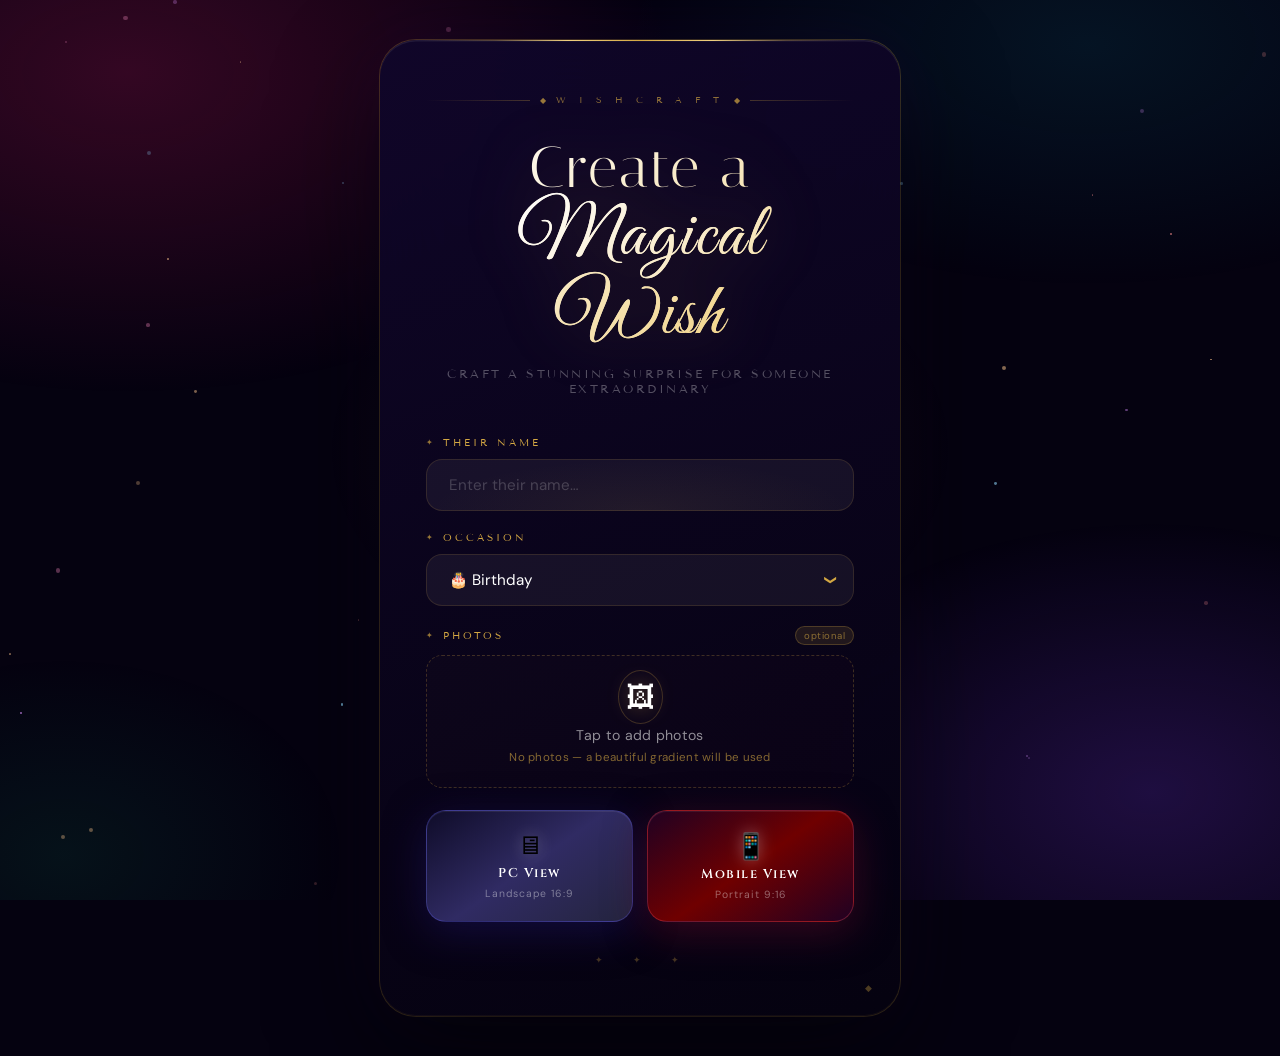
==== commit 63e100c6: "Initial commit" ====
--- a/index.html
+++ b/index.html
@@ -3,83 +3,148 @@
 <head>
   <meta charset="UTF-8">
   <meta name="viewport" content="width=device-width, initial-scale=1.0">
-  <title>Wish Creator ✨</title>
+  <title>WishCraft ✦ Create Magic</title>
   <link rel="stylesheet" href="style.css">
-  <link href="https://fonts.googleapis.com/css2?family=Playfair+Display:ital,wght@0,700;0,900;1,700&family=DM+Sans:wght@300;400;500&display=swap" rel="stylesheet">
+  <link href="https://fonts.googleapis.com/css2?family=Italiana&family=Cinzel:wght@400;600;700&family=DM+Sans:wght@300;400;500;600&family=Great+Vibes&family=Tenor+Sans&display=swap" rel="stylesheet">
 </head>
 <body class="creator-page">
 
-  <div class="blob blob1"></div>
-  <div class="blob blob2"></div>
-  <div class="blob blob3"></div>
+  <!-- Animated particles bg -->
+  <div class="particles" id="particles"></div>
 
   <div class="creator-wrap">
     <div class="creator-card">
-      <div class="card-glow"></div>
+
+      <!-- Top ornament bar -->
+      <div class="ornament-bar">
+        <span class="orn-line"></span>
+        <span class="orn-diamond">◆</span>
+        <span class="orn-text">W I S H C R A F T</span>
+        <span class="orn-diamond">◆</span>
+        <span class="orn-line"></span>
+      </div>
 
       <div class="creator-header">
-        <div class="sparkle-row">✦ &nbsp; ✦ &nbsp; ✦</div>
-        <h1>Craft a Wish</h1>
-        <p class="subtitle">Create a magical surprise for someone special</p>
+        <h1 class="logo-title">Create a<br><em>Magical Wish</em></h1>
+        <p class="subtitle">Craft a stunning surprise for someone extraordinary</p>
       </div>
 
-      <div class="field-group">
-        <label>Their Name</label>
-        <input type="text" id="name" placeholder="e.g. Priya, Arjun…" autocomplete="off">
+      <!-- Fields -->
+      <div class="fields-wrap">
+
+        <div class="field-group">
+          <label class="field-label">
+            <span class="label-icon">✦</span> Their Name
+          </label>
+          <div class="input-wrap">
+            <input type="text" id="name" placeholder="Enter their name…" autocomplete="off">
+            <span class="input-glow"></span>
+          </div>
+        </div>
+
+        <div class="field-group">
+          <label class="field-label">
+            <span class="label-icon">✦</span> Occasion
+          </label>
+          <div class="select-wrap">
+            <select id="eventType">
+              <option value="birthday">🎂  Birthday</option>
+              <option value="anniversary">💍  Anniversary</option>
+              <option value="congrats">🎉  Congratulations</option>
+              <option value="love">❤️  Love Message</option>
+            </select>
+            <span class="select-arrow">❯</span>
+          </div>
+        </div>
+
+        <div class="field-group">
+          <label class="field-label">
+            <span class="label-icon">✦</span> Photos
+            <span class="optional-tag">optional</span>
+          </label>
+          <label class="file-drop" id="fileDrop">
+            <input type="file" id="photos" accept="image/*" multiple hidden>
+            <div class="file-inner">
+              <div class="file-icon-wrap">
+                <span class="file-icon">🖼</span>
+                <div class="file-icon-ring"></div>
+              </div>
+              <span class="file-text">Tap to add photos</span>
+              <span class="file-hint" id="fileHint">No photos — a beautiful gradient will be used</span>
+            </div>
+          </label>
+        </div>
+
+      </div><!-- /fields-wrap -->
+
+      <!-- TWO GENERATE BUTTONS -->
+      <div class="gen-btns-row">
+        <button class="gen-btn gen-pc" onclick="generate('pc')">
+          <span class="gen-icon">🖥</span>
+          <span class="gen-label">PC View</span>
+          <span class="gen-sub">Landscape 16:9</span>
+          <div class="btn-shine"></div>
+        </button>
+        <button class="gen-btn gen-mobile" onclick="generate('mobile')">
+          <span class="gen-icon">📱</span>
+          <span class="gen-label">Mobile View</span>
+          <span class="gen-sub">Portrait 9:16</span>
+          <div class="btn-shine"></div>
+        </button>
       </div>
 
-      <div class="field-group">
-        <label>Occasion</label>
-        <div class="select-wrap">
-          <select id="eventType">
-            <option value="birthday">🎂  Birthday</option>
-            <option value="anniversary">💍  Anniversary</option>
-            <option value="congrats">🎉  Congratulations</option>
-            <option value="love">❤️  Love Message</option>
-          </select>
-          <span class="select-arrow">▾</span>
+      <!-- Loader -->
+      <div id="loader-wrap" style="display:none">
+        <div class="loader-bar"><div class="loader-fill" id="loaderFill"></div></div>
+        <p class="loader-text" id="loaderText">Preparing magic…</p>
+      </div>
+
+      <!-- Result -->
+      <div id="result" style="display:none">
+        <div class="divider-fancy">
+          <span class="div-line"></span>
+          <span class="div-gem">✦</span>
+          <span class="div-line"></span>
+        </div>
+
+        <p class="result-label">✨ Your wish is ready to share ✨</p>
+
+        <div class="link-row">
+          <input type="text" id="link" readonly>
+          <button class="copy-btn" onclick="copyLink()">
+            <span id="copyTxt">Copy</span>
+          </button>
+        </div>
+
+        <div class="action-btns">
+          <button class="action-btn open-btn" onclick="goToPage()">
+            <span class="abtn-icon">🎉</span>
+            <span class="abtn-text">Open Wish Page</span>
+            <div class="btn-shine"></div>
+          </button>
+          <button class="action-btn wa-btn" onclick="shareWhatsApp()">
+            <span class="abtn-icon">📲</span>
+            <span class="abtn-text">Share on WhatsApp</span>
+            <div class="btn-shine"></div>
+          </button>
+          <button class="action-btn vid-btn" id="vidBtn" onclick="downloadVideo()">
+            <span class="abtn-icon">🎬</span>
+            <span class="abtn-text">Download as Video (1:30)</span>
+            <div class="btn-shine"></div>
+          </button>
         </div>
       </div>
 
-      <div class="field-group">
-        <label>Photos</label>
-        <label class="file-drop" id="fileDrop">
-          <input type="file" id="photos" accept="image/*" multiple hidden>
-          <div class="file-inner">
-            <span class="file-icon">🖼</span>
-            <span class="file-text">Tap to choose photos</span>
-            <span class="file-hint" id="fileHint">No files selected</span>
-          </div>
-        </label>
-      </div>
-
-      <button class="gen-btn" onclick="generate()">
-        <span class="btn-text">Generate Surprise ✨</span>
-        <span id="loader" style="display:none">Uploading…</span>
-      </button>
-
-      <!-- Result section -->
-      <div id="result" style="display:none">
-        <div class="divider"></div>
-        <p class="result-label">Your wish link is ready 🎁</p>
-        <div class="link-row">
-          <input type="text" id="link" readonly>
-          <button class="copy-btn" onclick="copyLink()">Copy</button>
-        </div>
-        <div class="action-btns">
-          <button class="action-btn open-btn" onclick="goToPage()">🎉 Open Wish Page</button>
-          <button class="action-btn wa-btn" onclick="shareWhatsApp()">📲 Share on WhatsApp</button>
-          <button class="action-btn vid-btn" id="vidBtn" onclick="downloadVideo()">🎬 Download as Video</button>
-        </div>
-      </div>
-
       <!-- Video progress -->
-      <div id="vidProgress" style="display:none; margin-top:18px;">
+      <div id="vidProgress" style="display:none; margin-top:20px;">
         <div class="vid-progress-label" id="vidLabel">Preparing video…</div>
         <div class="vid-progress-bar"><div class="vid-progress-fill" id="vidFill"></div></div>
       </div>
 
-    </div>
+      <!-- Bottom ornament -->
+      <div class="bottom-orn">✦ &nbsp; ✦ &nbsp; ✦</div>
+
+    </div><!-- /card -->
   </div>
 
   <canvas id="vidCanvas" style="display:none"></canvas>
@@ -89,283 +154,356 @@
     let storedImages  = [];
     let storedName    = "";
     let storedType    = "";
-
-    /* ---- Restore form state from sessionStorage on page load ---- */
-    window.addEventListener("DOMContentLoaded", ()=>{
-      const ss = sessionStorage;
-      const savedName = ss.getItem("wn");
-      const savedType = ss.getItem("wt");
-      const savedLink = ss.getItem("wl");
-      const savedHint = ss.getItem("wh");
-
-      if(savedName) document.getElementById("name").value = savedName;
-      if(savedType) document.getElementById("eventType").value = savedType;
-
-      if(savedLink){
-        generatedLink = savedLink;
-        document.getElementById("link").value = savedLink;
-        document.getElementById("result").style.display = "block";
-        if(savedHint) document.getElementById("fileHint").textContent = savedHint;
-        // Note: file inputs cannot be restored (browser security), only show count
+    let storedView    = "mobile";
+
+    /* ── Animated background particles ─────────────────────────── */
+    (function(){
+      const wrap = document.getElementById("particles");
+      for(let i=0;i<55;i++){
+        const d = document.createElement("div");
+        d.className = "particle";
+        const sz = 1.5 + Math.random()*3;
+        const hue = [0,30,280,200,330][Math.floor(Math.random()*5)];
+        d.style.cssText = `
+          left:${Math.random()*100}%;top:${Math.random()*100}%;
+          width:${sz}px;height:${sz}px;
+          background:hsl(${hue},85%,75%);
+          opacity:${0.2+Math.random()*0.5};
+          animation-delay:${Math.random()*8}s;
+          animation-duration:${6+Math.random()*10}s;
+        `;
+        wrap.appendChild(d);
+      }
+    })();
+
+    /* ── Restore state ──────────────────────────────────────────── */
+    window.addEventListener("DOMContentLoaded",()=>{
+      const sn=sessionStorage.getItem("wn"),
+            st=sessionStorage.getItem("wt"),
+            sl=sessionStorage.getItem("wl"),
+            sh=sessionStorage.getItem("wh");
+      if(sn) document.getElementById("name").value=sn;
+      if(st) document.getElementById("eventType").value=st;
+      if(sl){
+        generatedLink=sl;
+        document.getElementById("link").value=sl;
+        document.getElementById("result").style.display="block";
+        if(sh) document.getElementById("fileHint").textContent=sh;
       }
     });
 
-    /* ---- Save state whenever it changes ---- */
     function saveState(){
-      sessionStorage.setItem("wn", document.getElementById("name").value);
-      sessionStorage.setItem("wt", document.getElementById("eventType").value);
-      if(generatedLink) sessionStorage.setItem("wl", generatedLink);
-      sessionStorage.setItem("wh", document.getElementById("fileHint").textContent);
-    }
-
-    document.getElementById("photos").addEventListener("change", function(){
-      const n = this.files.length;
-      document.getElementById("fileHint").textContent = n + (n===1?" photo selected":" photos selected");
+      sessionStorage.setItem("wn",document.getElementById("name").value);
+      sessionStorage.setItem("wt",document.getElementById("eventType").value);
+      if(generatedLink) sessionStorage.setItem("wl",generatedLink);
+      sessionStorage.setItem("wh",document.getElementById("fileHint").textContent);
+    }
+
+    document.getElementById("photos").addEventListener("change",function(){
+      const n=this.files.length;
+      document.getElementById("fileHint").textContent = n+(n===1?" photo selected":" photos selected");
     });
 
-    async function generate(){
+    /* ── Generate ────────────────────────────────────────────────── */
+    async function generate(view){
       const name  = document.getElementById("name").value.trim();
       const files = document.getElementById("photos").files;
       const type  = document.getElementById("eventType").value;
 
-      if(!name || files.length === 0){ shake(document.querySelector(".creator-card")); return; }
+      if(!name){ shake(document.querySelector(".creator-card")); return; }
 
       storedName   = name;
       storedType   = type;
+      storedView   = view;
       storedImages = Array.from(files);
 
-      document.querySelector(".btn-text").style.display = "none";
-      document.getElementById("loader").style.display   = "inline";
+      // Disable both buttons
+      document.querySelectorAll(".gen-btn").forEach(b=>b.disabled=true);
+      showLoader("Uploading photos…",0);
 
       let imageUrls = [];
-      for(let file of files){
-        const fd = new FormData();
-        fd.append("file", file);
+      for(let i=0;i<files.length;i++){
+        showLoader(`Uploading photo ${i+1} of ${files.length}…`, Math.round((i/files.length)*80));
+        const fd=new FormData();
+        fd.append("file",files[i]);
         fd.append("upload_preset","birthday_upload");
         const res  = await fetch("https://api.cloudinary.com/v1_1/ddmg7xtsl/image/upload",{method:"POST",body:fd});
         const data = await res.json();
         imageUrls.push(data.secure_url);
       }
 
+      showLoader("Building your wish…",90);
+
       const base = window.location.origin + window.location.pathname.replace("index.html","");
-      generatedLink = `${base}page2.html?name=${encodeURIComponent(name)}&imgs=${encodeURIComponent(JSON.stringify(imageUrls))}&type=${type}`;
+      generatedLink = `${base}page2.html?name=${encodeURIComponent(name)}&imgs=${encodeURIComponent(JSON.stringify(imageUrls))}&type=${type}&view=${view}`;
 
       document.getElementById("link").value = generatedLink;
       document.getElementById("result").style.display = "block";
       saveState();
-      document.querySelector(".btn-text").style.display = "inline";
-      document.getElementById("loader").style.display   = "none";
+      hideLoader();
+      document.querySelectorAll(".gen-btn").forEach(b=>b.disabled=false);
+
+      // Scroll to result
+      document.getElementById("result").scrollIntoView({behavior:"smooth",block:"nearest"});
+    }
+
+    function showLoader(msg,pct){
+      document.getElementById("loader-wrap").style.display="block";
+      document.getElementById("loaderText").textContent=msg;
+      document.getElementById("loaderFill").style.width=pct+"%";
+    }
+    function hideLoader(){
+      document.getElementById("loader-wrap").style.display="none";
     }
 
     function copyLink(){
       navigator.clipboard.writeText(document.getElementById("link").value);
-      const btn = document.querySelector(".copy-btn");
-      btn.textContent = "Copied!";
-      setTimeout(()=>btn.textContent="Copy",2000);
-    }
-
-    function goToPage(){ window.location.href = generatedLink; }
-
+      document.getElementById("copyTxt").textContent="✓ Copied";
+      setTimeout(()=>document.getElementById("copyTxt").textContent="Copy",2200);
+    }
+    function goToPage(){ window.open(generatedLink,"_blank"); }
     function shareWhatsApp(){
-      window.open("https://wa.me/?text="+encodeURIComponent("🎉 A Special Surprise For You 🎉\n"+generatedLink),"_blank");
-    }
-
+      window.open("https://wa.me/?text="+encodeURIComponent("🎉 A Magical Surprise For You! 🎉\n"+generatedLink),"_blank");
+    }
     function shake(el){
       el.classList.add("shake");
       setTimeout(()=>el.classList.remove("shake"),500);
     }
 
-    /* ============================================================
-       VIDEO GENERATION — 40 seconds, Canvas + MediaRecorder
-       ============================================================ */
+    /* ================================================================
+       VIDEO — 1 min 30 sec, Canvas + MediaRecorder + Music
+       ================================================================ */
     async function downloadVideo(){
-      if(storedImages.length === 0){ alert("No photos. Please generate first."); return; }
-
-      document.getElementById("vidBtn").disabled    = true;
-      document.getElementById("vidBtn").textContent = "⏳ Rendering…";
-      document.getElementById("vidProgress").style.display = "block";
-
-      const W = 720, H = 1280;
-      const canvas = document.getElementById("vidCanvas");
-      canvas.width  = W;
-      canvas.height = H;
-      const ctx = canvas.getContext("2d");
+      document.getElementById("vidBtn").disabled=true;
+      document.getElementById("vidProgress").style.display="block";
+
+      const isPC = storedView==="pc";
+      const W = isPC?1920:720, H = isPC?1080:1280;
+      const canvas=document.getElementById("vidCanvas");
+      canvas.width=W; canvas.height=H;
+      const ctx=canvas.getContext("2d");
 
       setLabel("Loading photos…"); setFill(3);
-      const imgs = await Promise.all(storedImages.map(f => loadImg(URL.createObjectURL(f))));
+
+      let imgs=[];
+      if(storedImages.length>0){
+        imgs = await Promise.all(storedImages.map(f=>loadImg(URL.createObjectURL(f))));
+      }
       setFill(8);
 
-      const FPS       = 30;
-      const TOTAL_SEC = 40;
-      const TOTAL_FR  = FPS * TOTAL_SEC;
-      const secPerImg = Math.max(4, TOTAL_SEC / imgs.length);
-
-      const msgMap = {
-        birthday:    { msg:`Happy Birthday, ${storedName} 🎂`,    quotes:["May your day be as radiant as you 🌸","Wishing you joy & endless love 💖","Another year more wonderful 🎉"] },
-        anniversary: { msg:`Happy Anniversary, ${storedName} 💍`, quotes:["Two hearts, one beautiful journey 💍","Love grows deeper every year ❤️","Here's to forever 🌹"] },
-        congrats:    { msg:`Congratulations, ${storedName} 🎉`,   quotes:["You made it happen! 🔥","So proud of you ✨","Sky is just the starting point 🚀"] },
-        love:        { msg:`For You, ${storedName} ❤️`,           quotes:["You are my favourite person ❤️","Every moment with you is a treasure 💖","I love you — more every day 🌹"] }
+      const FPS=30, TOTAL_SEC=90, TOTAL_FR=FPS*TOTAL_SEC;
+      const secPerImg = imgs.length>0 ? Math.max(5, TOTAL_SEC/imgs.length) : TOTAL_SEC;
+
+      const msgMap={
+        birthday:    {msg:`Happy Birthday ${storedName}`,    quotes:["May your day shine as bright as you 🌸","Wishing you endless joy & love 💖","Every year you grow more wonderful 🎉","Celebrate yourself today 🥂","You deserve all the happiness 💫"]},
+        anniversary: {msg:`Happy Anniversary ${storedName}`, quotes:["Two hearts one beautiful journey 💍","Love grows deeper with every year ❤️","Here's to forever together 🌹","Your love story is extraordinary 💑","Time only makes your bond stronger ✨"]},
+        congrats:    {msg:`Congratulations ${storedName}`,   quotes:["You made it happen! 🔥","We always knew you would 🎯","Sky is just the beginning 🚀","So incredibly proud of you ✨","Your hard work paid off beautifully 🏆"]},
+        love:        {msg:`For You ${storedName}`,           quotes:["You are my favourite person ❤️","Every moment with you is gold 💖","I love you more every single day 🌹","You mean the whole world to me 🌍","Forever grateful you're in my life 💫"]}
       };
-      const evData = msgMap[storedType] || msgMap.birthday;
-
-      // Confetti particles
-      const particles = Array.from({length:70},()=>({
-        x:Math.random()*W, y:Math.random()*H,
-        vx:(Math.random()-0.5)*2, vy:1+Math.random()*2,
-        r:4+Math.random()*6,
-        color:`hsl(${Math.random()*360},90%,65%)`,
-        spin:Math.random()*Math.PI*2, spinV:(Math.random()-0.5)*0.2
+      const ev=msgMap[storedType]||msgMap.birthday;
+
+      /* Confetti */
+      const confettiPieces=Array.from({length:90},()=>({
+        x:Math.random()*W,y:Math.random()*H,
+        vx:(Math.random()-0.5)*2.5,vy:0.8+Math.random()*2.5,
+        r:3+Math.random()*7,
+        color:`hsl(${Math.random()*360},90%,68%)`,
+        spin:Math.random()*Math.PI*2,spinV:(Math.random()-0.5)*0.2,
+        shape:Math.random()<0.4?"circle":"rect"
       }));
 
-      // Balloons
-      const bColors = ["#ff4d6d","#ffbe0b","#3a86ff","#8338ec","#fb5607","#ff006e","#06d6a0"];
-      const balloons = Array.from({length:8},(_,i)=>({
-        x:W*(0.08+i*0.12), y:H+100+Math.random()*200,
-        w:50+Math.random()*28, h:72+Math.random()*36,
-        vy:0.75+Math.random()*0.8,
+      /* Stars */
+      const stars=Array.from({length:40},()=>({
+        x:Math.random()*W,y:Math.random()*H*0.6,
+        r:0.8+Math.random()*2,
+        twinkle:Math.random()*Math.PI*2
+      }));
+
+      /* Balloons */
+      const bColors=["#ff4d6d","#ffbe0b","#3a86ff","#8338ec","#fb5607","#ff006e","#06d6a0","#f72585"];
+      const balloons=Array.from({length:10},(_,i)=>({
+        x:W*(0.05+i*0.1),y:H+120+Math.random()*250,
+        w:isPC?65:52,h:isPC?90:74,
+        w2:8+Math.random()*20,h2:8+Math.random()*20,
+        vy:isPC?1.0:0.8+Math.random()*0.7,
+        swing:Math.random()*Math.PI*2,swingS:0.008+Math.random()*0.01,
         color:bColors[i%bColors.length]
       }));
 
-      // --- Audio: load song.mp3 via AudioContext and mix into stream ---
+      /* Audio */
       setLabel("Loading music…");
-      let audioCtx, audioSource, audioDest;
-      try {
-        audioCtx  = new AudioContext();
-        const audioRes  = await fetch("song.mp3");
-        const audioData = await audioRes.arrayBuffer();
-        const audioBuf  = await audioCtx.decodeAudioData(audioData);
-        audioDest  = audioCtx.createMediaStreamDestination();
-        audioSource = audioCtx.createBufferSource();
-        audioSource.buffer = audioBuf;
-        audioSource.loop   = true;
+      let audioCtx,audioSource,audioDest;
+      try{
+        audioCtx=new AudioContext();
+        const ab=await(await fetch("song.mp3")).arrayBuffer();
+        const buf=await audioCtx.decodeAudioData(ab);
+        audioDest=audioCtx.createMediaStreamDestination();
+        audioSource=audioCtx.createBufferSource();
+        audioSource.buffer=buf; audioSource.loop=true;
         audioSource.connect(audioDest);
-        // also play in speakers so user can hear while recording
         audioSource.connect(audioCtx.destination);
-      } catch(e){
-        console.warn("Music load failed, recording without audio:", e);
-      }
-
-      // MediaRecorder setup — combine canvas video + audio tracks
-      const videoStream = canvas.captureStream(FPS);
-      const combinedStream = new MediaStream([
-        ...videoStream.getVideoTracks(),
-        ...(audioDest ? audioDest.stream.getAudioTracks() : [])
-      ]);
-      const mime = MediaRecorder.isTypeSupported("video/webm;codecs=vp9,opus")
-                   ? "video/webm;codecs=vp9,opus"
-                   : MediaRecorder.isTypeSupported("video/webm;codecs=vp8,opus")
-                   ? "video/webm;codecs=vp8,opus"
-                   : "video/webm";
-      const rec    = new MediaRecorder(combinedStream,{mimeType:mime,videoBitsPerSecond:5_000_000});
-      const chunks = [];
-      rec.ondataavailable = e=>{ if(e.data.size>0) chunks.push(e.data); };
-
-      rec.onstop = ()=>{
-        if(audioSource) audioSource.stop();
-        if(audioCtx)    audioCtx.close();
-        setLabel("Finalising…"); setFill(98);
-        const blob = new Blob(chunks,{type:mime});
-        const url  = URL.createObjectURL(blob);
-        const a    = document.createElement("a");
-        a.href=url; a.download=`wish_${storedName}.webm`; a.click();
-        setTimeout(()=>URL.revokeObjectURL(url),6000);
-        setLabel("✅ Video downloaded!");
+      }catch(e){console.warn("No audio:",e);}
+
+      /* MediaRecorder */
+      const vs=canvas.captureStream(FPS);
+      const cs=new MediaStream([...vs.getVideoTracks(),...(audioDest?audioDest.stream.getAudioTracks():[])]);
+      const mime=MediaRecorder.isTypeSupported("video/webm;codecs=vp9,opus")?"video/webm;codecs=vp9,opus":
+                  MediaRecorder.isTypeSupported("video/webm;codecs=vp8,opus")?"video/webm;codecs=vp8,opus":"video/webm";
+      const rec=new MediaRecorder(cs,{mimeType:mime,videoBitsPerSecond:6_000_000});
+      const chunks=[];
+      rec.ondataavailable=e=>{if(e.data.size>0)chunks.push(e.data);};
+      rec.onstop=()=>{
+        if(audioSource)audioSource.stop();
+        if(audioCtx)audioCtx.close();
+        setLabel("Finalising video…"); setFill(98);
+        const blob=new Blob(chunks,{type:mime});
+        const url=URL.createObjectURL(blob);
+        const a=document.createElement("a");
+        a.href=url; a.download=`wish_${storedName}_${storedView}.webm`; a.click();
+        setTimeout(()=>URL.revokeObjectURL(url),8000);
+        setLabel("✅ Video ready — check your downloads!");
         setFill(100);
-        document.getElementById("vidBtn").disabled    = false;
-        document.getElementById("vidBtn").textContent = "🎬 Download as Video";
+        document.getElementById("vidBtn").disabled=false;
+        document.getElementById("vidBtn").querySelector(".abtn-text").textContent="Download as Video (1:30)";
       };
 
-      // Start audio & recorder together
-      if(audioSource) audioSource.start(0);
+      if(audioSource)audioSource.start(0);
       rec.start();
-      setLabel("Recording video with music (40s)…");
-
-      let frame=0, quoteIdx=0, quoteTimer=0;
-      const QUOTE_SWITCH = FPS*4;
+      setLabel("Recording 1:30 video with music…");
+      document.getElementById("vidBtn").querySelector(".abtn-text").textContent="⏳ Recording…";
+
+      let frame=0,quoteIdx=0,quoteTimer=0;
+      const QUOTE_SWITCH=FPS*6;
+      const FS=isPC?H*0.075:W*0.072; // font scale
 
       function renderFrame(){
-        if(frame >= TOTAL_FR){ rec.stop(); return; }
-
-        const t      = frame / FPS;
-        const imgIdx = Math.min(Math.floor(t / secPerImg), imgs.length-1);
-        const img    = imgs[imgIdx];
-        const imgT   = (t % secPerImg) / secPerImg;
-
-        // Fade between images
-        const fadeZone = 0.15;
-        let imgAlpha = 1;
-        if(imgT < fadeZone)       imgAlpha = imgT / fadeZone;
-        else if(imgT > 1-fadeZone) imgAlpha = (1-imgT) / fadeZone;
-
-        // Ken Burns
-        const scale = 1 + imgT * 0.07;
-        const sw=W*scale, sh=H*scale;
-        const sx=(sw-W)/2, sy=(sh-H)/2;
+        if(frame>=TOTAL_FR){rec.stop();return;}
+
+        const t=frame/FPS;
+        const progress=t/TOTAL_SEC; // 0→1
 
         ctx.clearRect(0,0,W,H);
 
-        // Previous image underneath during crossfade
-        if(imgAlpha < 1 && imgIdx > 0){
-          const prev = imgs[imgIdx-1];
-          ctx.globalAlpha = 1;
-          ctx.drawImage(prev,-sx,-sy,sw,sh);
+        /* ─── Background ─── */
+        if(imgs.length>0){
+          const imgIdx=Math.min(Math.floor(t/secPerImg),imgs.length-1);
+          const imgT=(t%secPerImg)/secPerImg;
+          const fadeZ=0.12;
+          let alpha=1;
+          if(imgT<fadeZ)alpha=imgT/fadeZ;
+          else if(imgT>1-fadeZ)alpha=(1-imgT)/fadeZ;
+          const scale=1+imgT*0.06;
+          const sw=W*scale,sh=H*scale,sx=(sw-W)/2,sy=(sh-H)/2;
+          if(alpha<1&&imgIdx>0){ctx.globalAlpha=1;ctx.drawImage(imgs[imgIdx-1],-sx,-sy,sw,sh);}
+          ctx.globalAlpha=alpha;
+          ctx.drawImage(imgs[imgIdx],-sx,-sy,sw,sh);
+          ctx.globalAlpha=1;
+          // cinematic overlay
+          const ov=ctx.createLinearGradient(0,0,0,H);
+          ov.addColorStop(0,"rgba(0,0,0,0.25)");
+          ov.addColorStop(0.45,"rgba(0,0,0,0.0)");
+          ov.addColorStop(1,"rgba(0,0,0,0.80)");
+          ctx.fillStyle=ov; ctx.fillRect(0,0,W,H);
+          // colour tint
+          ctx.fillStyle=`rgba(80,0,80,${0.08+Math.sin(t*0.3)*0.04})`;
+          ctx.fillRect(0,0,W,H);
+        } else {
+          // No images: animated dark gradient background
+          const hue1=200+Math.sin(t*0.2)*60;
+          const hue2=280+Math.cos(t*0.15)*60;
+          const hue3=330+Math.sin(t*0.1)*40;
+          const bg=ctx.createRadialGradient(W*0.3,H*0.3,0,W*0.5,H*0.5,W*0.9);
+          bg.addColorStop(0,`hsla(${hue1},60%,15%,1)`);
+          bg.addColorStop(0.4,`hsla(${hue2},55%,10%,1)`);
+          bg.addColorStop(0.75,`hsla(${hue3},65%,8%,1)`);
+          bg.addColorStop(1,"#030009");
+          ctx.fillStyle=bg; ctx.fillRect(0,0,W,H);
+          // aurora wave
+          for(let a=0;a<3;a++){
+            const ag=ctx.createLinearGradient(0,H*(0.2+a*0.25),W,H*(0.35+a*0.25));
+            ag.addColorStop(0,"transparent");
+            ag.addColorStop(0.4,`hsla(${280+a*40},80%,60%,${0.06+Math.sin(t*0.4+a)*0.04})`);
+            ag.addColorStop(1,"transparent");
+            ctx.fillStyle=ag;
+            ctx.fillRect(0,0,W,H);
+          }
+          // Stars
+          stars.forEach(s=>{
+            s.twinkle+=0.04;
+            const alpha=0.3+Math.sin(s.twinkle)*0.3;
+            ctx.beginPath();
+            ctx.arc(s.x,s.y,s.r,0,Math.PI*2);
+            ctx.fillStyle=`rgba(255,255,255,${alpha})`;
+            ctx.fill();
+          });
         }
 
-        ctx.globalAlpha = imgAlpha;
-        ctx.drawImage(img,-sx,-sy,sw,sh);
-        ctx.globalAlpha = 1;
-
-        // Dark overlay
-        const grad = ctx.createLinearGradient(0,0,0,H);
-        grad.addColorStop(0,"rgba(0,0,0,0.22)");
-        grad.addColorStop(0.5,"rgba(0,0,0,0.0)");
-        grad.addColorStop(1,"rgba(0,0,0,0.68)");
-        ctx.fillStyle=grad; ctx.fillRect(0,0,W,H);
-
-        // Confetti
-        particles.forEach(p=>{
-          p.x+=p.vx; p.y+=p.vy; p.spin+=p.spinV;
+        /* ─── Confetti ─── */
+        confettiPieces.forEach(p=>{
+          p.x+=p.vx;p.y+=p.vy;p.spin+=p.spinV;
           if(p.y>H+10){p.y=-10;p.x=Math.random()*W;}
-          ctx.save(); ctx.translate(p.x,p.y); ctx.rotate(p.spin);
-          ctx.fillStyle=p.color; ctx.fillRect(-p.r/2,-p.r/2,p.r,p.r);
+          ctx.save();ctx.translate(p.x,p.y);ctx.rotate(p.spin);
+          ctx.globalAlpha=0.82;
+          ctx.fillStyle=p.color;
+          if(p.shape==="circle"){ctx.beginPath();ctx.arc(0,0,p.r,0,Math.PI*2);ctx.fill();}
+          else ctx.fillRect(-p.r/2,-p.r/2,p.r,p.r);
           ctx.restore();
         });
 
-        // Balloons
+        /* ─── Balloons ─── */
         balloons.forEach(b=>{
-          b.y-=b.vy;
-          if(b.y<-130){b.y=H+100+Math.random()*80;}
-          drawBalloon(ctx,b.x,b.y,b.w,b.h,b.color);
+          b.y-=b.vy; b.swing+=b.swingS;
+          if(b.y<-150){b.y=H+130+Math.random()*100;}
+          const sway=Math.sin(b.swing)*18;
+          drawVideoBalloon(ctx,b.x+sway,b.y,b.w,b.h,b.color);
         });
 
-        // Quotes
+        /* ─── Quote cycle ─── */
         quoteTimer++;
-        if(quoteTimer>=QUOTE_SWITCH){quoteTimer=0;quoteIdx=(quoteIdx+1)%evData.quotes.length;}
-
-        // Main title (fade in during first 2s)
-        const titleA = Math.min(1, t/2);
+        if(quoteTimer>=QUOTE_SWITCH){quoteTimer=0;quoteIdx=(quoteIdx+1)%ev.quotes.length;}
+
+        /* ─── Title (fade in 0–2.5s) ─── */
+        const titleA=Math.min(1,t/2.5);
         ctx.save();
-        ctx.globalAlpha = titleA;
-        ctx.textAlign   = "center";
-        ctx.shadowColor = "rgba(0,0,0,0.8)";
-        ctx.shadowBlur  = 22;
-        ctx.fillStyle   = "#ffffff";
-        ctx.font        = `bold ${W*0.062}px Georgia, serif`;
-        wrapText(ctx, evData.msg, W/2, H*0.76, W*0.86, W*0.076);
+        ctx.globalAlpha=titleA;
+        ctx.textAlign="center";
+        // Gold gradient text
+        const tg=ctx.createLinearGradient(W*0.1,0,W*0.9,0);
+        tg.addColorStop(0,"#fff");
+        tg.addColorStop(0.3,"#fde68a");
+        tg.addColorStop(0.6,"#f9a8d4");
+        tg.addColorStop(1,"#c4b5fd");
+        ctx.fillStyle=tg;
+        ctx.font=`bold ${FS}px 'Georgia',serif`;
+        ctx.shadowColor="rgba(0,0,0,0.9)";
+        ctx.shadowBlur=30;
+        wrapText(ctx,ev.msg,W/2,H*0.75,W*0.88,FS*1.25);
         ctx.restore();
 
-        // Quote
+        /* ─── Quote ─── */
+        const qFade=Math.min(1,(t-2)/1.5);
+        if(qFade>0){
+          ctx.save();
+          ctx.globalAlpha=qFade*0.88;
+          ctx.textAlign="center";
+          ctx.fillStyle="#fde68a";
+          ctx.font=`italic ${FS*0.52}px 'Georgia',serif`;
+          ctx.shadowColor="rgba(0,0,0,0.7)";
+          ctx.shadowBlur=16;
+          ctx.fillText(ev.quotes[quoteIdx],W/2,H*0.88);
+          ctx.restore();
+        }
+
+        /* ─── Timestamp watermark ─── */
         ctx.save();
-        ctx.globalAlpha = 0.9;
-        ctx.textAlign   = "center";
-        ctx.shadowColor = "rgba(0,0,0,0.7)";
-        ctx.shadowBlur  = 14;
-        ctx.fillStyle   = "#ffe4b5";
-        ctx.font        = `italic ${W*0.038}px Georgia, serif`;
-        ctx.fillText(evData.quotes[quoteIdx], W/2, H*0.88);
+        ctx.globalAlpha=0.25;
+        ctx.fillStyle="#fff";
+        ctx.font=`${W*0.018}px Georgia,serif`;
+        ctx.textAlign="right";
+        ctx.fillText("✦ WishCraft",W-W*0.025,H-H*0.02);
         ctx.restore();
 
-        if(frame%30===0) setFill(8+Math.round((frame/TOTAL_FR)*88));
+        if(frame%30===0) setFill(8+Math.round(progress*88));
         frame++;
         requestAnimationFrame(renderFrame);
       }
@@ -373,41 +511,38 @@
       renderFrame();
     }
 
-    function drawBalloon(ctx,x,y,w,h,color){
-      ctx.save(); ctx.globalAlpha=0.78;
-      ctx.beginPath();
-      ctx.ellipse(x,y,w/2,h/2,0,0,Math.PI*2);
-      ctx.fillStyle=color; ctx.fill();
-      ctx.beginPath();
-      ctx.ellipse(x-w*0.12,y-h*0.15,w*0.12,h*0.1,-0.5,0,Math.PI*2);
-      ctx.fillStyle="rgba(255,255,255,0.32)"; ctx.fill();
-      ctx.beginPath();
-      ctx.moveTo(x,y+h/2); ctx.lineTo(x,y+h/2+38);
-      ctx.strokeStyle="rgba(255,255,255,0.38)"; ctx.lineWidth=1; ctx.stroke();
+    function drawVideoBalloon(ctx,x,y,w,h,color){
+      ctx.save();ctx.globalAlpha=0.78;
+      ctx.beginPath();ctx.ellipse(x,y,w/2,h/2,0,0,Math.PI*2);
+      ctx.fillStyle=color;ctx.fill();
+      ctx.beginPath();ctx.ellipse(x-w*0.14,y-h*0.16,w*0.13,h*0.1,-0.5,0,Math.PI*2);
+      ctx.fillStyle="rgba(255,255,255,0.35)";ctx.fill();
+      ctx.beginPath();ctx.moveTo(x,y+h/2);ctx.lineTo(x,y+h/2+45);
+      ctx.strokeStyle="rgba(255,255,255,0.35)";ctx.lineWidth=1.5;ctx.stroke();
       ctx.restore();
     }
 
     function wrapText(ctx,text,x,y,maxW,lineH){
-      const words=text.split(" "); let line=""; const lines=[];
+      const words=text.split(" ");let line="";const lines=[];
       for(let w of words){
-        const test=line+w+" ";
-        if(ctx.measureText(test).width>maxW&&line){lines.push(line.trim());line=w+" ";}
-        else line=test;
+        const t=line+w+" ";
+        if(ctx.measureText(t).width>maxW&&line){lines.push(line.trim());line=w+" ";}
+        else line=t;
       }
-      if(line) lines.push(line.trim());
+      if(line)lines.push(line.trim());
       const startY=y-(lines.length-1)*lineH/2;
       lines.forEach((l,i)=>ctx.fillText(l,x,startY+i*lineH));
     }
 
     function loadImg(src){
       return new Promise(res=>{
-        const i=new Image(); i.crossOrigin="anonymous";
-        i.onload=()=>res(i); i.src=src;
+        const i=new Image();i.crossOrigin="anonymous";
+        i.onload=()=>res(i);i.src=src;
       });
     }
 
-    function setLabel(t){ document.getElementById("vidLabel").textContent=t; }
-    function setFill(p){ document.getElementById("vidFill").style.width=p+"%"; }
+    function setLabel(t){document.getElementById("vidLabel").textContent=t;}
+    function setFill(p){document.getElementById("vidFill").style.width=p+"%";}
   </script>
 </body>
 </html>
--- a/style.css
+++ b/style.css
@@ -1,587 +1,724 @@
-/* ============================================================
-   WISH WEBSITE — Premium Cinematic Theme
-   Fonts: Cormorant Garamond (display) + DM Sans (body)
-   ============================================================ */
-
-@import url('https://fonts.googleapis.com/css2?family=Playfair+Display:ital,wght@0,700;0,900;1,700&family=DM+Sans:wght@300;400;500&display=swap');
-
-/* ---- Variables ---- */
-:root {
-  --rose:     #e8326a;
-  --rose-lt:  #ff6b9e;
-  --rose-dk:  #9b1942;
-  --gold:     #e8c97a;
-  --gold-lt:  #f5e3a8;
-  --cream:    #fdf6ee;
-  --dark:     #0d0509;
-  --dark2:    #1a0a10;
-  --glass:    rgba(255,255,255,0.07);
-  --glass-b:  rgba(255,255,255,0.14);
-  --shadow:   0 20px 60px rgba(0,0,0,0.5);
-}
-
-/* ---- Reset ---- */
-*, *::before, *::after { box-sizing: border-box; margin:0; padding:0; }
-
-body {
-  font-family: 'DM Sans', sans-serif;
-  overflow-x: hidden;
-  color: white;
-  min-height: 100vh;
-}
-
 /* ================================================================
-   CREATOR PAGE (index.html)
+   WISHCRAFT — Ultra Premium Edition v4
+   Fonts: Italiana · Cinzel · Great Vibes · Tenor Sans · DM Sans
    ================================================================ */
-body.creator-page {
-  background: var(--dark);
-  display: flex;
-  align-items: center;
-  justify-content: center;
-  min-height: 100vh;
-  padding: 40px 16px;
-}
-
-/* Ambient blobs */
-.blob {
-  position: fixed;
-  border-radius: 50%;
-  filter: blur(80px);
-  pointer-events: none;
-  z-index: 0;
-}
-.blob1 { width:500px;height:500px;background:rgba(232,50,106,0.25);top:-150px;left:-150px; }
-.blob2 { width:400px;height:400px;background:rgba(232,201,122,0.12);bottom:-100px;right:-100px; }
-.blob3 { width:300px;height:300px;background:rgba(155,25,66,0.2);top:50%;left:50%;transform:translate(-50%,-50%); }
-
-/* Card */
-.creator-wrap { position:relative; z-index:1; width:100%; max-width:480px; }
-
-.creator-card {
-  position: relative;
-  background: rgba(20,6,12,0.75);
-  backdrop-filter: blur(24px);
-  -webkit-backdrop-filter: blur(24px);
-  border: 1px solid rgba(232,50,106,0.25);
-  border-radius: 28px;
-  padding: 48px 40px 44px;
-  box-shadow: var(--shadow), inset 0 1px 0 rgba(255,255,255,0.08);
-}
-
-.card-glow {
-  position:absolute;inset:0;
-  border-radius: 28px;
-  background: radial-gradient(ellipse at 50% 0%, rgba(232,50,106,0.12) 0%, transparent 65%);
+
+@import url('https://fonts.googleapis.com/css2?family=Italiana&family=Cinzel:wght@400;600;700&family=DM+Sans:wght@300;400;500;600&family=Great+Vibes&family=Tenor+Sans&display=swap');
+
+/* ── Variables ───────────────────────────────────────────────── */
+:root{
+  --gold:        #d4a843;
+  --gold-lt:     #f0d080;
+  --gold-dk:     #9a6820;
+  --gold-bright: #ffe066;
+  --rose:        #c2185b;
+  --rose-lt:     #f06292;
+  --rose-glow:   rgba(194,24,91,0.5);
+  --violet:      #7c3aed;
+  --violet-lt:   #a78bfa;
+  --teal:        #06b6d4;
+  --emerald:     #10b981;
+  --ink:         #050210;
+  --ink2:        #0e0520;
+  --cream:       #fff8ee;
+  --glass:       rgba(255,255,255,0.055);
+  --glass2:      rgba(255,255,255,0.10);
+  --glass3:      rgba(255,255,255,0.16);
+  --border-gold: rgba(212,168,67,0.28);
+  --shadow-xl:   0 40px 100px rgba(0,0,0,0.65);
+}
+
+*,*::before,*::after{box-sizing:border-box;margin:0;padding:0;}
+
+body{
+  font-family:'DM Sans',sans-serif;
+  overflow-x:hidden;
+  color:#fff;
+  min-height:100vh;
+}
+
+/* ================================================================
+   INDEX PAGE
+   ================================================================ */
+body.creator-page{
+  background:var(--ink);
+  min-height:100vh;
+  display:flex;align-items:center;justify-content:center;
+  padding:40px 16px;
+}
+
+/* Animated mesh */
+body.creator-page::before{
+  content:"";
+  position:fixed;inset:0;z-index:0;
+  background:
+    radial-gradient(ellipse 65% 55% at 10% 8%,   rgba(194,24,91,0.25)   0%,transparent 65%),
+    radial-gradient(ellipse 55% 50% at 90% 88%,  rgba(124,58,237,0.22)  0%,transparent 60%),
+    radial-gradient(ellipse 45% 45% at 50% 50%,  rgba(212,168,67,0.07)  0%,transparent 55%),
+    radial-gradient(ellipse 60% 45% at 85% 5%,   rgba(6,182,212,0.10)   0%,transparent 60%),
+    radial-gradient(ellipse 40% 40% at 5%  95%,  rgba(16,185,129,0.09)  0%,transparent 55%);
+  animation:meshPulse 20s ease-in-out infinite alternate;
+}
+
+@keyframes meshPulse{
+  0%{transform:scale(1) rotate(0deg);}
+  33%{transform:scale(1.06) rotate(1.5deg);}
+  66%{transform:scale(1.02) rotate(-1deg);}
+  100%{transform:scale(1) rotate(0.5deg);}
+}
+
+/* Particles */
+.particles{position:fixed;inset:0;z-index:0;pointer-events:none;}
+
+.particle{
+  position:absolute;border-radius:50%;pointer-events:none;
+  animation:particleFloat ease-in-out infinite;
+}
+
+@keyframes particleFloat{
+  0%,100%{transform:translateY(0) scale(1);opacity:0.3;}
+  25%{transform:translateY(-30px) scale(1.2);opacity:0.7;}
+  50%{transform:translateY(-15px) scale(0.9);opacity:0.5;}
+  75%{transform:translateY(-45px) scale(1.1);opacity:0.6;}
+}
+
+/* ── Card ─────────────────────────────────────────────────────── */
+.creator-wrap{position:relative;z-index:1;width:100%;max-width:520px;}
+
+.creator-card{
+  position:relative;
+  background:linear-gradient(160deg,rgba(16,6,42,0.95) 0%,rgba(5,2,16,0.97) 100%);
+  backdrop-filter:blur(40px);-webkit-backdrop-filter:blur(40px);
+  border-radius:36px;
+  padding:54px 46px 50px;
+  box-shadow:var(--shadow-xl),
+    0 0 0 1px var(--border-gold),
+    inset 0 1.5px 0 rgba(255,255,255,0.08),
+    inset 0 -1px 0 rgba(212,168,67,0.06),
+    0 0 80px rgba(124,58,237,0.08);
+  overflow:hidden;
+}
+
+/* Shimmer top line */
+.creator-card::before{
+  content:"";
+  position:absolute;top:0;left:8%;right:8%;height:1px;
+  background:linear-gradient(90deg,transparent,rgba(212,168,67,0.3),var(--gold-lt),var(--gold),var(--gold-lt),rgba(212,168,67,0.3),transparent);
+  animation:shimmerLine 5s ease-in-out infinite;
+}
+
+@keyframes shimmerLine{
+  0%,100%{opacity:0.35;transform:scaleX(0.6);}
+  50%{opacity:1;transform:scaleX(1);}
+}
+
+/* Corner details */
+.creator-card::after{
+  content:"◆";
+  position:absolute;bottom:22px;right:28px;
+  font-size:9px;color:var(--gold);opacity:0.35;
+  animation:spinSlow 15s linear infinite;
+}
+
+@keyframes spinSlow{to{transform:rotate(360deg);}}
+
+/* ── Ornament bar ─────────────────────────────────────────────── */
+.ornament-bar{
+  display:flex;align-items:center;gap:10px;
+  margin-bottom:32px;
+}
+
+.orn-line{flex:1;height:1px;background:linear-gradient(90deg,transparent,var(--border-gold));}
+.orn-line:last-child{background:linear-gradient(90deg,var(--border-gold),transparent);}
+.orn-diamond{font-size:8px;color:var(--gold);opacity:0.7;}
+.orn-text{
+  font-family:'Tenor Sans',sans-serif;
+  font-size:0.58rem;letter-spacing:5px;color:var(--gold);opacity:0.65;
+  white-space:nowrap;
+}
+
+/* ── Header ───────────────────────────────────────────────────── */
+.creator-header{text-align:center;margin-bottom:40px;}
+
+.logo-title{
+  font-family:'Italiana',serif;
+  font-size:3.6rem;font-weight:400;
+  letter-spacing:2px;line-height:1.05;
+  margin-bottom:10px;
+  background:linear-gradient(135deg,#fff 0%,var(--gold-lt) 35%,var(--gold) 55%,var(--rose-lt) 80%,#fff 100%);
+  background-size:300% 300%;
+  -webkit-background-clip:text;-webkit-text-fill-color:transparent;background-clip:text;
+  animation:gradShift 6s ease infinite;
+  filter:drop-shadow(0 0 30px rgba(212,168,67,0.25));
+}
+
+.logo-title em{
+  font-family:'Great Vibes',cursive;
+  font-size:1.3em;font-style:normal;
+  background:inherit;-webkit-background-clip:text;
+  -webkit-text-fill-color:transparent;background-clip:text;
+}
+
+.subtitle{
+  font-family:'Tenor Sans',sans-serif;
+  font-size:0.72rem;letter-spacing:2.5px;text-transform:uppercase;
+  color:rgba(255,255,255,0.3);
+}
+
+/* ── Fields ───────────────────────────────────────────────────── */
+.fields-wrap{margin-bottom:4px;}
+.field-group{margin-bottom:20px;}
+
+.field-label{
+  display:flex;align-items:center;gap:7px;
+  font-family:'Tenor Sans',sans-serif;
+  font-size:0.65rem;letter-spacing:3px;text-transform:uppercase;
+  color:var(--gold);margin-bottom:10px;
+}
+
+.label-icon{font-size:8px;opacity:0.7;}
+
+.optional-tag{
+  margin-left:auto;
+  font-size:0.6rem;letter-spacing:1px;
+  background:rgba(212,168,67,0.12);
+  border:1px solid rgba(212,168,67,0.25);
+  border-radius:20px;padding:2px 8px;
+  color:rgba(212,168,67,0.6);text-transform:lowercase;
+  font-family:'DM Sans',sans-serif;letter-spacing:0.5px;
+}
+
+.input-wrap{position:relative;}
+
+.input-wrap input,
+.field-group select{
+  width:100%;padding:15px 22px;
+  background:var(--glass);
+  border:1px solid rgba(212,168,67,0.15);
+  border-radius:16px;
+  color:#fff;font-family:'DM Sans',sans-serif;font-size:0.95rem;
+  outline:none;
+  transition:border-color 0.35s,box-shadow 0.35s,background 0.35s;
+}
+
+.input-wrap input:focus,
+.field-group select:focus{
+  border-color:rgba(212,168,67,0.5);
+  background:rgba(212,168,67,0.05);
+  box-shadow:0 0 0 3px rgba(212,168,67,0.1),0 8px 32px rgba(0,0,0,0.3);
+}
+
+.input-glow{
+  position:absolute;inset:0;border-radius:16px;
+  background:radial-gradient(ellipse at 50% 100%,rgba(212,168,67,0.06),transparent 70%);
   pointer-events:none;
 }
 
-/* Header */
-.creator-header { text-align:center; margin-bottom:40px; }
-
-.sparkle-row {
-  font-size: 11px;
-  letter-spacing: 6px;
-  color: var(--gold);
-  margin-bottom: 14px;
-}
-
-.creator-header h1 {
-  font-family: 'Playfair Display', serif;
-  font-size: 3.2rem;
-  font-weight: 300;
-  letter-spacing: 1px;
-  color: var(--cream);
-  line-height: 1;
-  margin-bottom: 8px;
-}
-
-.subtitle {
-  font-size: 0.85rem;
-  font-weight: 300;
-  color: rgba(255,255,255,0.45);
-  letter-spacing: 0.5px;
-}
-
-/* Fields */
-.field-group { margin-bottom: 24px; }
-
-.field-group label {
-  display: block;
-  font-size: 0.75rem;
-  font-weight: 500;
-  letter-spacing: 1.5px;
-  text-transform: uppercase;
-  color: var(--gold);
-  margin-bottom: 10px;
-}
-
-.field-group input[type="text"],
-.field-group select {
-  width: 100%;
-  padding: 14px 20px;
-  background: var(--glass);
-  border: 1px solid rgba(255,255,255,0.1);
-  border-radius: 14px;
-  color: white;
-  font-family: 'DM Sans', sans-serif;
-  font-size: 0.95rem;
-  outline: none;
-  transition: border-color 0.3s, box-shadow 0.3s;
-}
-
-.field-group select option {
-  color: #111;
-  background: #fff;
-  font-family: 'DM Sans', sans-serif;
-}
-
-.field-group input[type="text"]:focus,
-.field-group select:focus {
-  border-color: var(--rose);
-  box-shadow: 0 0 0 3px rgba(232,50,106,0.15);
-}
-
-.field-group input[type="text"]::placeholder { color: rgba(255,255,255,0.3); }
-
-.select-wrap { position:relative; }
-.select-wrap select { appearance:none; cursor:pointer; padding-right:40px; }
-.select-arrow {
-  position:absolute;right:16px;top:50%;transform:translateY(-50%);
-  color:rgba(255,255,255,0.4);pointer-events:none;font-size:0.9rem;
+.input-wrap input::placeholder{color:rgba(255,255,255,0.2);}
+.field-group select option{color:#111;background:#fff;}
+
+.select-wrap{position:relative;}
+.select-wrap select{appearance:none;cursor:pointer;padding-right:44px;}
+.select-arrow{
+  position:absolute;right:18px;top:50%;transform:translateY(-50%) rotate(90deg);
+  color:var(--gold);pointer-events:none;font-size:0.75rem;
 }
 
 /* File drop */
-.file-drop {
-  display:block;
-  width:100%;
-  border: 2px dashed rgba(232,50,106,0.4);
-  border-radius: 14px;
-  cursor: pointer;
-  transition: border-color 0.3s, background 0.3s;
-}
-.file-drop:hover { border-color: var(--rose); background: rgba(232,50,106,0.06); }
-
-.file-inner {
-  padding: 22px;
-  display:flex;
-  flex-direction:column;
-  align-items:center;
-  gap: 4px;
-}
-
-.file-icon { font-size: 1.8rem; }
-.file-text { font-size: 0.9rem; color: rgba(255,255,255,0.7); }
-.file-hint { font-size: 0.78rem; color: var(--gold); }
-
-/* Generate button */
-.gen-btn {
-  width: 100%;
-  padding: 16px;
-  border: none;
-  border-radius: 16px;
-  background: linear-gradient(135deg, var(--rose-dk), var(--rose), var(--rose-lt));
-  background-size: 200% 200%;
-  color: white;
-  font-family: 'DM Sans', sans-serif;
-  font-size: 1rem;
-  font-weight: 500;
-  letter-spacing: 0.5px;
-  cursor: pointer;
-  transition: transform 0.2s, box-shadow 0.2s;
-  box-shadow: 0 8px 30px rgba(232,50,106,0.4);
-  margin-top: 8px;
-}
-.gen-btn:hover { transform:translateY(-2px); box-shadow:0 12px 40px rgba(232,50,106,0.55); }
-.gen-btn:active { transform:translateY(0); }
-
-/* Result section */
-.divider {
-  height:1px;
-  background: linear-gradient(90deg, transparent, rgba(232,201,122,0.3), transparent);
-  margin: 32px 0;
-}
-
-.result-label {
+.file-drop{
+  display:block;width:100%;
+  border:1.5px dashed rgba(212,168,67,0.25);
+  border-radius:16px;cursor:pointer;
+  background:linear-gradient(135deg,rgba(212,168,67,0.02),rgba(194,24,91,0.02));
+  transition:all 0.35s;position:relative;overflow:hidden;
+}
+
+.file-drop::before{
+  content:"";position:absolute;inset:0;
+  background:linear-gradient(135deg,rgba(212,168,67,0.05),rgba(124,58,237,0.05));
+  opacity:0;transition:opacity 0.3s;
+}
+.file-drop:hover::before{opacity:1;}
+.file-drop:hover{border-color:rgba(212,168,67,0.5);box-shadow:0 0 20px rgba(212,168,67,0.08);}
+
+.file-inner{
+  padding:22px;display:flex;flex-direction:column;
+  align-items:center;gap:6px;position:relative;
+}
+
+.file-icon-wrap{position:relative;display:inline-flex;align-items:center;justify-content:center;margin-bottom:4px;}
+.file-icon{font-size:1.8rem;filter:drop-shadow(0 0 10px rgba(212,168,67,0.4));}
+
+.file-icon-ring{
+  position:absolute;inset:-8px;
+  border:1px solid rgba(212,168,67,0.25);
+  border-radius:50%;animation:pulseRing 2.5s ease-in-out infinite;
+}
+
+.file-text{font-size:0.88rem;color:rgba(255,255,255,0.55);letter-spacing:0.3px;}
+.file-hint{font-size:0.72rem;color:rgba(212,168,67,0.6);letter-spacing:0.3px;text-align:center;}
+
+/* ── Two Generate Buttons ──────────────────────────────────────── */
+.gen-btns-row{
+  display:grid;grid-template-columns:1fr 1fr;
+  gap:14px;margin:22px 0 0;
+}
+
+.gen-btn{
+  position:relative;overflow:hidden;
+  padding:20px 14px;
+  border:none;border-radius:20px;
+  cursor:pointer;
+  display:flex;flex-direction:column;align-items:center;gap:5px;
+  transition:transform 0.25s,box-shadow 0.25s;
+  background:transparent;
+}
+
+.gen-pc{
+  background:linear-gradient(145deg,#0f0c29,#302b63,#24243e);
+  border:1px solid rgba(100,100,255,0.3);
+  box-shadow:0 10px 40px rgba(30,20,100,0.5),inset 0 1px 0 rgba(255,255,255,0.07);
+}
+
+.gen-mobile{
+  background:linear-gradient(145deg,#200122,#6f0000,#200122);
+  border:1px solid rgba(255,80,100,0.3);
+  box-shadow:0 10px 40px rgba(100,10,40,0.5),inset 0 1px 0 rgba(255,255,255,0.07);
+}
+
+.gen-btn:hover{transform:translateY(-4px);}
+.gen-pc:hover{box-shadow:0 18px 55px rgba(50,40,180,0.6),0 0 30px rgba(100,100,255,0.2);}
+.gen-mobile:hover{box-shadow:0 18px 55px rgba(140,20,60,0.6),0 0 30px rgba(255,80,100,0.2);}
+.gen-btn:active{transform:translateY(0);}
+.gen-btn:disabled{opacity:0.5;cursor:not-allowed;transform:none !important;}
+
+.gen-icon{font-size:1.6rem;filter:drop-shadow(0 0 8px rgba(255,255,255,0.3));}
+.gen-label{
+  font-family:'Cinzel',serif;font-size:0.8rem;font-weight:600;
+  letter-spacing:1.5px;color:#fff;
+}
+.gen-sub{
+  font-family:'DM Sans',sans-serif;font-size:0.65rem;letter-spacing:1px;
+  color:rgba(255,255,255,0.4);
+}
+
+.btn-shine{
+  position:absolute;top:0;left:-100%;width:55%;height:100%;
+  background:linear-gradient(90deg,transparent,rgba(255,255,255,0.12),transparent);
+  transform:skewX(-25deg);
+  animation:btnShine 3s ease-in-out infinite;
+}
+
+@keyframes btnShine{0%{left:-100%;}45%{left:160%;}100%{left:160%;}}
+
+/* ── Loader ───────────────────────────────────────────────────── */
+.loader-bar{
+  width:100%;height:3px;background:rgba(255,255,255,0.07);
+  border-radius:99px;overflow:hidden;margin-top:20px;
+}
+.loader-fill{
+  height:100%;width:0%;
+  background:linear-gradient(90deg,var(--violet),var(--rose),var(--gold));
+  border-radius:99px;transition:width 0.4s ease;
+}
+.loader-text{
+  font-family:'Tenor Sans',sans-serif;
+  font-size:0.7rem;letter-spacing:2px;text-transform:uppercase;
+  color:rgba(255,255,255,0.35);text-align:center;margin-top:10px;
+}
+
+/* ── Result ───────────────────────────────────────────────────── */
+.divider-fancy{display:flex;align-items:center;gap:12px;margin:28px 0;}
+.div-line{flex:1;height:1px;background:linear-gradient(90deg,transparent,var(--border-gold));}
+.div-line:last-child{background:linear-gradient(90deg,var(--border-gold),transparent);}
+.div-gem{font-size:9px;color:var(--gold);opacity:0.6;}
+
+.result-label{
   text-align:center;
-  font-size:0.85rem;
-  color:var(--gold-lt);
-  margin-bottom:14px;
-  letter-spacing:0.5px;
-}
-
-.link-row { display:flex; gap:10px; margin-bottom:18px; }
-
-.link-row input[type="text"] {
-  flex:1;
-  padding:12px 16px;
-  background:var(--glass);
-  border:1px solid rgba(255,255,255,0.1);
-  border-radius:12px;
-  color:rgba(255,255,255,0.6);
-  font-size:0.78rem;
-  outline:none;
-  overflow:hidden;
-  text-overflow:ellipsis;
-  white-space:nowrap;
-}
-
-.copy-btn {
-  padding:12px 20px;
-  background:var(--glass-b);
-  border:1px solid rgba(255,255,255,0.15);
-  border-radius:12px;
-  color:white;
-  font-family:'DM Sans',sans-serif;
-  font-size:0.85rem;
-  cursor:pointer;
-  transition:background 0.2s;
-}
-.copy-btn:hover { background:rgba(255,255,255,0.2); }
-
-.action-btns { display:flex; flex-direction:column; gap:12px; }
-
-.action-btn {
-  width:100%;
-  padding:15px;
-  border:none;
-  border-radius:14px;
-  font-family:'DM Sans',sans-serif;
-  font-size:0.95rem;
-  font-weight:500;
-  cursor:pointer;
-  transition:transform 0.2s, box-shadow 0.2s;
-}
-.open-btn {
-  background: linear-gradient(135deg, #7209b7, #c77dff);
-  color:white;
-  box-shadow:0 6px 25px rgba(114,9,183,0.4);
-}
-.open-btn:hover { transform:translateY(-2px); box-shadow:0 10px 35px rgba(114,9,183,0.55); }
-
-.wa-btn {
-  background: linear-gradient(135deg, #075e54, #25d366);
-  color:white;
-  box-shadow:0 6px 25px rgba(37,211,102,0.3);
-}
-.wa-btn:hover { transform:translateY(-2px); box-shadow:0 10px 35px rgba(37,211,102,0.45); }
+  font-family:'Tenor Sans',sans-serif;
+  font-size:0.7rem;letter-spacing:3px;text-transform:uppercase;
+  color:var(--gold-lt);margin-bottom:16px;opacity:0.8;
+}
+
+.link-row{display:flex;gap:10px;margin-bottom:14px;}
+.link-row input{
+  flex:1;padding:12px 16px;
+  background:var(--glass);border:1px solid rgba(255,255,255,0.07);
+  border-radius:12px;color:rgba(255,255,255,0.45);
+  font-size:0.74rem;outline:none;
+  overflow:hidden;text-overflow:ellipsis;white-space:nowrap;
+}
+
+.copy-btn{
+  padding:12px 18px;
+  background:var(--glass2);
+  border:1px solid var(--border-gold);
+  border-radius:12px;color:var(--gold-lt);
+  font-family:'Tenor Sans',sans-serif;font-size:0.72rem;letter-spacing:1px;
+  cursor:pointer;white-space:nowrap;
+  transition:all 0.2s;
+}
+.copy-btn:hover{background:rgba(212,168,67,0.15);transform:translateY(-1px);}
+
+.action-btns{display:flex;flex-direction:column;gap:11px;}
+
+.action-btn{
+  width:100%;padding:15px 20px;border:none;border-radius:16px;
+  font-family:'Cinzel',serif;font-size:0.78rem;font-weight:600;letter-spacing:1.5px;
+  cursor:pointer;position:relative;overflow:hidden;
+  display:flex;align-items:center;gap:10px;
+  transition:transform 0.2s,box-shadow 0.2s;
+  text-align:left;
+}
+
+.abtn-icon{font-size:1.1rem;flex-shrink:0;}
+.abtn-text{flex:1;}
+
+.open-btn{
+  background:linear-gradient(135deg,#3d0066,#6d28d9,#8b5cf6);
+  box-shadow:0 8px 30px rgba(109,40,217,0.45);
+  border:1px solid rgba(139,92,246,0.3);
+}
+.open-btn:hover{transform:translateY(-3px);box-shadow:0 16px 45px rgba(109,40,217,0.65);}
+
+.wa-btn{
+  background:linear-gradient(135deg,#064e3b,#047857,#34d399);
+  box-shadow:0 8px 30px rgba(4,120,87,0.4);
+  border:1px solid rgba(52,211,153,0.25);
+}
+.wa-btn:hover{transform:translateY(-3px);box-shadow:0 16px 45px rgba(4,120,87,0.6);}
+
+.vid-btn{
+  background:linear-gradient(135deg,#7f1d1d,#be123c,#fb7185);
+  box-shadow:0 8px 30px rgba(190,18,60,0.45);
+  border:1px solid rgba(251,113,133,0.25);
+}
+.vid-btn:hover{transform:translateY(-3px);box-shadow:0 16px 45px rgba(190,18,60,0.65);}
+.vid-btn:disabled{opacity:0.55;cursor:not-allowed;transform:none !important;}
+
+/* ── Video progress ───────────────────────────────────────────── */
+.vid-progress-label{
+  font-family:'Tenor Sans',sans-serif;font-size:0.68rem;letter-spacing:2px;text-transform:uppercase;
+  color:var(--gold-lt);text-align:center;margin-bottom:10px;
+}
+.vid-progress-bar{width:100%;height:4px;background:rgba(255,255,255,0.07);border-radius:99px;overflow:hidden;}
+.vid-progress-fill{
+  height:100%;width:0%;
+  background:linear-gradient(90deg,var(--rose),var(--gold),var(--violet-lt));
+  border-radius:99px;transition:width 0.4s ease;
+}
+
+/* Bottom ornament */
+.bottom-orn{
+  text-align:center;margin-top:32px;
+  font-size:9px;color:var(--gold);opacity:0.3;letter-spacing:6px;
+}
 
 /* Shake */
-@keyframes shake {
-  0%,100%{transform:translateX(0)}
-  20%{transform:translateX(-8px)}
-  40%{transform:translateX(8px)}
-  60%{transform:translateX(-5px)}
-  80%{transform:translateX(5px)}
-}
-.shake { animation: shake 0.45s ease; }
-
+@keyframes shake{
+  0%,100%{transform:translateX(0);}
+  20%{transform:translateX(-10px);}40%{transform:translateX(10px);}
+  60%{transform:translateX(-6px);}80%{transform:translateX(6px);}
+}
+.shake{animation:shake 0.45s ease;}
 
 /* ================================================================
    WISH PAGE (page2.html)
    ================================================================ */
-body.wish-page {
-  background: var(--dark);
-  overflow: hidden;
-  height: 100vh;
-}
-
-/* ---- Start screen ---- */
-#startScreen {
-  position:fixed; inset:0; z-index:500;
-  background: radial-gradient(ellipse at center, #1a0209, #000);
-  display:flex; align-items:center; justify-content:center;
+body.wish-page{background:#000;overflow:hidden;height:100vh;}
+
+/* ── Start Screen ─────────────────────────────────────────────── */
+#startScreen{
+  position:fixed;inset:0;z-index:500;
+  background:radial-gradient(ellipse at 50% 50%,#180330,#000);
+  display:flex;align-items:center;justify-content:center;
   cursor:pointer;
-  transition: opacity 0.6s ease;
-}
-
-.start-inner { position:relative; text-align:center; }
-
-.start-ring {
-  position:absolute;
-  width:220px; height:220px;
-  border:1px solid rgba(232,50,106,0.35);
-  border-radius:50%;
-  top:50%; left:50%; transform:translate(-50%,-50%);
-  animation: pulseRing 2.5s ease-in-out infinite;
-}
-.start-ring.r2 { width:300px;height:300px; animation-delay:.6s; border-color:rgba(232,50,106,0.2); }
-.start-ring.r3 { width:380px;height:380px; animation-delay:1.2s; border-color:rgba(232,50,106,0.1); }
-
-@keyframes pulseRing {
-  0%,100%{transform:translate(-50%,-50%) scale(1); opacity:1;}
-  50%{transform:translate(-50%,-50%) scale(1.05); opacity:0.6;}
-}
-
-.start-title {
-  font-family:'Playfair Display',serif;
-  font-size:2.2rem;
-  font-weight:300;
-  color:var(--cream);
-  line-height:1.3;
-  margin-bottom:20px;
-}
-
-.start-hint {
-  font-size:0.75rem;
-  letter-spacing:4px;
-  text-transform:uppercase;
-  color:rgba(255,255,255,0.35);
-  margin-bottom:24px;
-  animation: blink 1.8s ease-in-out infinite;
-}
-
-@keyframes blink { 0%,100%{opacity:0.35;} 50%{opacity:0.85;} }
-
-/* ---- Intro screen ---- */
-#intro {
-  position:fixed; inset:0; z-index:400;
+}
+
+#startCanvas{
+  position:absolute;inset:0;width:100%;height:100%;z-index:0;
+}
+
+.start-inner{
+  position:relative;z-index:1;text-align:center;padding:0 32px;
+}
+
+.start-ring{
+  position:absolute;border-radius:50%;
+  top:50%;left:50%;transform:translate(-50%,-50%);
+}
+
+.sr1{width:160px;height:160px;border:1px solid rgba(212,168,67,0.6);animation:pulseRing 2.5s ease-in-out infinite;}
+.sr2{width:260px;height:260px;border:1px solid rgba(194,24,91,0.35);animation:pulseRing 2.5s ease-in-out infinite;animation-delay:0.7s;}
+.sr3{width:360px;height:360px;border:1px solid rgba(124,58,237,0.2);animation:pulseRing 2.5s ease-in-out infinite;animation-delay:1.4s;}
+.sr4{width:460px;height:460px;border:1px solid rgba(6,182,212,0.1);animation:pulseRing 2.5s ease-in-out infinite;animation-delay:2.1s;}
+
+@keyframes pulseRing{
+  0%,100%{transform:translate(-50%,-50%) scale(1);opacity:1;}
+  50%{transform:translate(-50%,-50%) scale(1.06);opacity:0.45;}
+}
+
+.start-content{position:relative;z-index:2;}
+
+.start-gem{
+  font-size:1.5rem;color:var(--gold);
+  animation:gemSpin 4s ease-in-out infinite;
+  filter:drop-shadow(0 0 12px rgba(212,168,67,0.7));
+  display:block;margin-bottom:14px;
+}
+@keyframes gemSpin{
+  0%,100%{transform:rotate(0deg) scale(1);opacity:0.8;}
+  50%{transform:rotate(180deg) scale(1.2);opacity:1;}
+}
+
+.start-title{
+  font-family:'Great Vibes',cursive;
+  font-size:clamp(2.6rem,8.5vw,4.2rem);
+  background:linear-gradient(135deg,#fff 0%,var(--gold-lt) 40%,var(--rose-lt) 75%,#c4b5fd 100%);
+  background-size:300% 300%;
+  -webkit-background-clip:text;-webkit-text-fill-color:transparent;background-clip:text;
+  animation:gradShift 5s ease infinite;
+  line-height:1.25;margin-bottom:22px;
+  filter:drop-shadow(0 0 25px rgba(212,168,67,0.35));
+}
+
+.start-divider{
+  display:flex;align-items:center;gap:12px;
+  margin-bottom:18px;
+}
+.start-divider span:not(.sd-dot){flex:1;height:1px;background:rgba(212,168,67,0.25);}
+.sd-dot{font-size:8px;color:var(--gold);opacity:0.5;}
+
+.start-hint{
+  font-family:'Tenor Sans',sans-serif;
+  font-size:0.62rem;letter-spacing:5px;text-transform:uppercase;
+  color:rgba(255,255,255,0.3);
+  animation:blink 2.2s ease-in-out infinite;
+}
+@keyframes blink{0%,100%{opacity:0.25;}50%{opacity:0.9;}}
+
+/* ── Intro Screen ─────────────────────────────────────────────── */
+#intro{
+  position:fixed;inset:0;z-index:400;
   background:#000;
-  display:flex; flex-direction:column; align-items:center; justify-content:center;
-  opacity:0; pointer-events:none;
-  transition: opacity 0.6s ease;
-}
-#intro.visible { opacity:1; pointer-events:all; }
-
-.film-grain {
-  position:absolute; inset:0;
-  background-image: url("data:image/svg+xml,%3Csvg viewBox='0 0 256 256' xmlns='http://www.w3.org/2000/svg'%3E%3Cfilter id='n'%3E%3CfeTurbulence type='fractalNoise' baseFrequency='0.9' numOctaves='4' stitchTiles='stitch'/%3E%3C/filter%3E%3Crect width='100%25' height='100%25' filter='url(%23n)' opacity='0.06'/%3E%3C/svg%3E");
-  background-size:256px;
-  pointer-events:none;
-  opacity:0.4;
-}
-
-.intro-label {
-  font-size:0.68rem;
-  letter-spacing:6px;
-  text-transform:uppercase;
-  color:rgba(255,255,255,0.35);
-  margin-bottom:24px;
-}
-
-.intro-name {
-  font-family:'Playfair Display',serif;
-  font-size: clamp(3rem, 12vw, 7rem);
-  font-weight:600;
-  color:var(--rose-lt);
-  text-shadow: 0 0 60px rgba(232,50,106,0.5), 0 0 120px rgba(232,50,106,0.2);
-  letter-spacing: 2px;
-  min-height: 1.1em;
-  text-align:center;
-  padding:0 20px;
-}
-
-.intro-sub {
-  font-family:'Playfair Display',serif;
-  font-style:italic;
-  font-size:1.4rem;
-  color:rgba(255,255,255,0.3);
-  margin-top:16px;
-  letter-spacing:3px;
-}
-
-/* ---- Main wish page ---- */
-#main {
-  position:fixed; inset:0; z-index:300;
-  opacity:0; pointer-events:none;
-  transition: opacity 0.8s ease;
-}
-#main.visible { opacity:1; pointer-events:all; }
-
-/* BG slideshow — FULL SIZE */
-.bg-slides {
-  position:absolute; inset:0; z-index:0;
-}
-
-.bg-slide {
-  position:absolute; inset:0;
-  background-size: cover;
-  background-position: center;
-  opacity:0;
-  transform: scale(1.06);
-  transition: opacity 1.2s ease, transform 6s ease;
-}
-
-.bg-slide.active {
-  opacity:1;
-  transform: scale(1);
-}
-
-/* Dark overlay so text is readable */
-.bg-overlay {
-  position:absolute; inset:0; z-index:1;
-  background: linear-gradient(
-    to bottom,
-    rgba(0,0,0,0.3) 0%,
-    rgba(0,0,0,0.1) 35%,
-    rgba(0,0,0,0.1) 55%,
-    rgba(0,0,0,0.75) 100%
-  );
-}
-
-/* Petals */
-.petals { position:absolute; inset:0; z-index:2; pointer-events:none; overflow:hidden; }
-
-.petal {
-  position:absolute;
-  top:-40px;
-  animation: fallDown linear infinite;
-}
-
-@keyframes fallDown {
-  0% { transform:translateY(-40px) rotate(0deg); opacity:1; }
-  100% { transform:translateY(110vh) rotate(360deg); opacity:0; }
+  display:flex;flex-direction:column;align-items:center;justify-content:center;
+  opacity:0;pointer-events:none;
+  transition:opacity 0.7s ease;
+}
+#intro.visible{opacity:1;pointer-events:all;}
+
+#introCanvas{position:absolute;inset:0;width:100%;height:100%;z-index:0;opacity:0.5;}
+
+.intro-inner{position:relative;z-index:1;text-align:center;padding:0 24px;}
+
+.intro-label{
+  font-family:'Tenor Sans',sans-serif;
+  font-size:0.58rem;letter-spacing:8px;text-transform:uppercase;
+  color:rgba(255,255,255,0.22);margin-bottom:28px;
+}
+
+.intro-name{
+  font-family:'Great Vibes',cursive;
+  font-size:clamp(4rem,14vw,9rem);
+  background:linear-gradient(135deg,#fff 0%,#fde68a 25%,#f9a8d4 55%,#a78bfa 80%,#fff 100%);
+  background-size:300% 300%;
+  -webkit-background-clip:text;-webkit-text-fill-color:transparent;background-clip:text;
+  animation:gradShift 4s ease infinite;
+  filter:drop-shadow(0 0 50px rgba(212,168,67,0.45)) drop-shadow(0 0 100px rgba(194,24,91,0.2));
+  letter-spacing:3px;min-height:1.1em;
+}
+
+.intro-sub{
+  font-family:'Italiana',serif;font-size:1.6rem;
+  color:rgba(255,255,255,0.22);margin-top:18px;letter-spacing:5px;font-style:italic;
+}
+
+/* ── Main Screen ──────────────────────────────────────────────── */
+#main{
+  position:fixed;inset:0;z-index:300;
+  opacity:0;pointer-events:none;
+  transition:opacity 1.2s ease;
+}
+#main.visible{opacity:1;pointer-events:all;}
+
+/* BG slideshow */
+.bg-slides{position:absolute;inset:0;z-index:0;}
+
+.bg-slide{
+  position:absolute;inset:0;
+  background-size:cover;background-position:center;
+  opacity:0;transform:scale(1.08);
+  transition:opacity 1.5s ease,transform 9s ease;
+}
+.bg-slide.active{opacity:1;transform:scale(1);}
+
+/* Animated gradient bg when no images */
+.bg-slides.gradient-bg{
+  background:linear-gradient(-45deg,#0a001a,#12004a,#200040,#0d002e,#1a0030,#001a2e);
+  background-size:400% 400%;
+  animation:gradientBg 12s ease infinite;
+}
+
+@keyframes gradientBg{
+  0%{background-position:0% 50%;}
+  50%{background-position:100% 50%;}
+  100%{background-position:0% 50%;}
+}
+
+/* PC view adjustments */
+body.pc-view .wish-title{font-size:clamp(3rem,5vw,6rem);}
+body.pc-view .wish-content{padding-bottom:60px;}
+
+/* Overlay */
+.bg-overlay{
+  position:absolute;inset:0;z-index:1;
+  background:
+    linear-gradient(to bottom,
+      rgba(0,0,0,0.2)  0%,
+      rgba(0,0,0,0.0)  28%,
+      rgba(0,0,0,0.0)  50%,
+      rgba(0,0,0,0.55) 75%,
+      rgba(0,0,0,0.88) 100%),
+    linear-gradient(135deg,rgba(80,0,120,0.06) 0%,rgba(194,24,91,0.04) 100%);
+}
+
+/* Particles */
+.particles-wish{position:absolute;inset:0;z-index:2;pointer-events:none;overflow:hidden;}
+
+.wish-petal{
+  position:absolute;top:-50px;
+  animation:petalFall linear infinite;
+  filter:drop-shadow(0 0 5px rgba(255,255,255,0.2));
+}
+
+@keyframes petalFall{
+  0%{transform:translateY(-50px) rotate(0deg) translateX(0);opacity:1;}
+  40%{transform:translateY(40vh) rotate(200deg) translateX(25px);opacity:0.85;}
+  80%{transform:translateY(80vh) rotate(320deg) translateX(-15px);opacity:0.5;}
+  100%{transform:translateY(110vh) rotate(400deg) translateX(10px);opacity:0;}
 }
 
 /* Balloons */
-.balloons { position:fixed; bottom:-200px; width:100%; z-index:2; pointer-events:none; }
-
-.balloon {
+.balloons{position:fixed;bottom:-220px;width:100%;z-index:2;pointer-events:none;}
+
+.balloon{
   position:absolute;
   border-radius:50% 50% 50% 50% / 55% 55% 45% 45%;
-  animation: floatUp linear infinite;
-  opacity:0.8;
-  filter: drop-shadow(0 0 8px rgba(255,255,255,0.2));
-}
-
-.balloon::after {
-  content:"";
-  position:absolute;
-  bottom:-35px; left:50%; transform:translateX(-50%);
-  width:1px; height:35px;
-  background:rgba(255,255,255,0.35);
-}
-
-@keyframes floatUp {
-  0% { transform:translateY(0) rotate(0deg); opacity:0.8; }
-  100% { transform:translateY(-130vh) rotate(15deg); opacity:0; }
-}
-
-/* Content */
-.wish-content {
-  position:absolute; inset:0; z-index:10;
-  display:flex; flex-direction:column;
-  align-items:center; justify-content:flex-end;
-  padding-bottom: 30px;
-  text-align:center;
-  padding-left: 20px;
-  padding-right: 20px;
-}
-
-.wish-badge {
-  display:inline-block;
-  padding:6px 18px;
-  background:rgba(255,255,255,0.12);
-  backdrop-filter:blur(12px);
-  border:1px solid rgba(255,255,255,0.2);
+  animation:floatBalloon linear infinite;
+  filter:drop-shadow(0 0 15px rgba(255,255,255,0.2));
+}
+
+.balloon::after{
+  content:"";position:absolute;bottom:-42px;left:50%;transform:translateX(-50%);
+  width:1.5px;height:42px;
+  background:linear-gradient(to bottom,rgba(255,255,255,0.4),transparent);
+}
+
+@keyframes floatBalloon{
+  0%  {transform:translateY(0) rotate(0deg) scale(1);    opacity:0.85;}
+  20% {transform:translateY(-25vh) rotate(4deg) scale(1.02);opacity:0.85;}
+  50% {transform:translateY(-65vh) rotate(-4deg) scale(0.98);opacity:0.7;}
+  80% {transform:translateY(-105vh) rotate(5deg) scale(1.01);opacity:0.4;}
+  100%{transform:translateY(-140vh) rotate(0deg) scale(1);  opacity:0;}
+}
+
+/* Side sparkles */
+.side-sparkles{
+  position:absolute;top:0;bottom:0;z-index:5;
+  display:flex;flex-direction:column;justify-content:space-around;
+  padding:80px 0;pointer-events:none;
+}
+.left-sparkles{left:16px;}
+.right-sparkles{right:16px;}
+
+.side-sparkles span{
+  font-size:10px;color:rgba(212,168,67,0.35);
+  animation:sparkleFlicker 2.5s ease-in-out infinite;
+}
+.side-sparkles span:nth-child(2){animation-delay:0.6s;}
+.side-sparkles span:nth-child(3){animation-delay:1.2s;}
+.side-sparkles span:nth-child(4){animation-delay:1.8s;}
+
+@keyframes sparkleFlicker{
+  0%,100%{opacity:0.2;transform:scale(1);}
+  50%{opacity:0.9;transform:scale(1.4);}
+}
+
+/* ── Wish Content ─────────────────────────────────────────────── */
+.wish-content{
+  position:absolute;inset:0;z-index:10;
+  display:flex;flex-direction:column;
+  align-items:center;justify-content:flex-end;
+  padding:0 28px 44px;text-align:center;
+}
+
+.wish-ornament{
+  display:flex;align-items:center;gap:10px;
+  margin-bottom:14px;width:100%;max-width:340px;
+}
+.wo-line{flex:1;height:1px;background:linear-gradient(90deg,transparent,rgba(212,168,67,0.4));}
+.wo-line:last-child{background:linear-gradient(90deg,rgba(212,168,67,0.4),transparent);}
+.wo-gem{font-size:9px;color:rgba(212,168,67,0.7);}
+
+.wish-title{
+  font-family:'Great Vibes',cursive;
+  font-size:clamp(2.8rem,9.5vw,5.8rem);
+  font-weight:400;line-height:1.15;
+  margin-bottom:16px;
+  background:linear-gradient(135deg,
+    #ffffff  0%,
+    #fef3c7 18%,
+    #fde68a 32%,
+    #f9a8d4 52%,
+    #ddd6fe 70%,
+    #fde68a 85%,
+    #ffffff  100%);
+  background-size:350% 350%;
+  -webkit-background-clip:text;-webkit-text-fill-color:transparent;background-clip:text;
+  animation:gradShift 5s ease infinite;
+  filter:drop-shadow(0 4px 28px rgba(0,0,0,0.85));
+}
+
+.wish-quote-wrap{
+  position:relative;
+  padding:10px 20px 12px;
+  margin-bottom:18px;
+}
+
+.wish-quote-wrap::before{
+  content:"";position:absolute;inset:0;
+  background:rgba(0,0,0,0.3);
+  backdrop-filter:blur(8px);-webkit-backdrop-filter:blur(8px);
   border-radius:50px;
-  font-size:0.78rem;
-  letter-spacing:2px;
-  text-transform:uppercase;
-  color:var(--gold-lt);
-  margin-bottom:16px;
-}
-
-.wish-title {
-  font-family:'Playfair Display',serif;
-  font-size: clamp(2rem, 7vw, 4.5rem);
-  font-weight:900;
-  line-height:1.2;
-  margin-bottom:14px;
-  min-height: 1.2em;
-  /* gradient on the whole title */
-  background: linear-gradient(135deg, #ffffff 0%, #ffd700 40%, #ff6b9e 70%, #c77dff 100%);
-  background-size: 300% 300%;
-  -webkit-background-clip: text;
-  -webkit-text-fill-color: transparent;
-  background-clip: text;
-  animation: gradShift 5s ease infinite;
-  filter: drop-shadow(0 2px 18px rgba(0,0,0,0.7));
-}
-
-.wish-quote {
-  font-family:'Playfair Display',serif;
-  font-style:italic;
-  font-size: clamp(1rem, 3vw, 1.5rem);
-  color:rgba(255,255,255,0.75);
-  min-height:1.5em;
-  text-shadow:0 2px 10px rgba(0,0,0,0.5);
-  margin-bottom:20px;
-}
-
-/* Thumbnail strip */
-.thumb-strip {
-  display:flex;
-  gap:8px;
-  flex-wrap:wrap;
-  justify-content:center;
-  margin-top:4px;
-}
-
-.thumb {
-  width:48px; height:48px;
-  border-radius:10px;
-  background-size:cover;
-  background-position:center;
-  cursor:pointer;
-  opacity:0.55;
-  border:2px solid transparent;
-  transition:opacity 0.3s, border-color 0.3s, transform 0.3s;
-  flex-shrink:0;
-}
-
-.thumb:hover { opacity:0.85; transform:translateY(-3px); }
-
-.thumb.active-thumb {
-  opacity:1;
-  border-color:rgba(255,255,255,0.8);
-  transform:translateY(-4px);
-  box-shadow:0 4px 16px rgba(0,0,0,0.5);
-}
+  border:1px solid rgba(255,255,255,0.1);
+}
+
+.wish-quote{
+  position:relative;z-index:1;
+  font-family:'Italiana',serif;
+  font-size:clamp(1rem,3vw,1.5rem);
+  color:rgba(255,255,255,0.85);
+  min-height:1.8em;letter-spacing:0.5px;
+  transition:opacity 0.4s ease;
+}
+
+.bottom-wo{justify-content:center;gap:14px;margin-bottom:0;margin-top:8px;}
+.wo-gem.small{font-size:8px;color:rgba(212,168,67,0.45);animation:sparkleFlicker 2s ease-in-out infinite;}
+.wo-gem.small:nth-child(2){animation-delay:0.5s;}
+.wo-gem.small:nth-child(3){animation-delay:1s;}
 
 /* Responsive */
-@media (max-width:420px) {
-  .creator-card { padding:36px 24px 32px; }
-  .creator-header h1 { font-size:2.6rem; }
-  .wish-title { font-size:2rem; }
-  .thumb { width:38px; height:38px; border-radius:8px; }
-}
-
-/* ---- Video button ---- */
-.vid-btn {
-  background: linear-gradient(135deg, #1a1a2e, #e8326a);
-  color: white;
-  box-shadow: 0 6px 25px rgba(232,50,106,0.35);
-}
-.vid-btn:hover { transform:translateY(-2px); box-shadow:0 10px 35px rgba(232,50,106,0.5); }
-.vid-btn:disabled { opacity:0.6; cursor:not-allowed; transform:none !important; }
-
-/* ---- Video progress bar ---- */
-.vid-progress-label {
-  font-size: 0.8rem;
-  color: var(--gold-lt);
-  letter-spacing: 0.5px;
-  margin-bottom: 8px;
-  text-align: center;
-}
-.vid-progress-bar {
-  width: 100%;
-  height: 6px;
-  background: rgba(255,255,255,0.1);
-  border-radius: 99px;
-  overflow: hidden;
-}
-.vid-progress-fill {
-  height: 100%;
-  width: 0%;
-  background: linear-gradient(90deg, #9b1942, #e8326a, #e8c97a);
-  border-radius: 99px;
-  transition: width 0.4s ease;
-}
-
-
-/* ---- gradShift keyframes ---- */
-@keyframes gradShift {
-  0%   { background-position: 0% 50%; }
-  50%  { background-position: 100% 50%; }
-  100% { background-position: 0% 50%; }
-}
+@media(max-width:440px){
+  .creator-card{padding:38px 20px 34px;}
+  .logo-title{font-size:2.9rem;}
+  .gen-btns-row{gap:10px;}
+  .gen-btn{padding:17px 10px;}
+  .gen-label{font-size:0.72rem;}
+  .wish-title{font-size:2.7rem;}
+}
+
+/* ── Shared Keyframes ─────────────────────────────────────────── */
+@keyframes gradShift{
+  0%,100%{background-position:0%   50%;}
+  50%    {background-position:100% 50%;}
+}
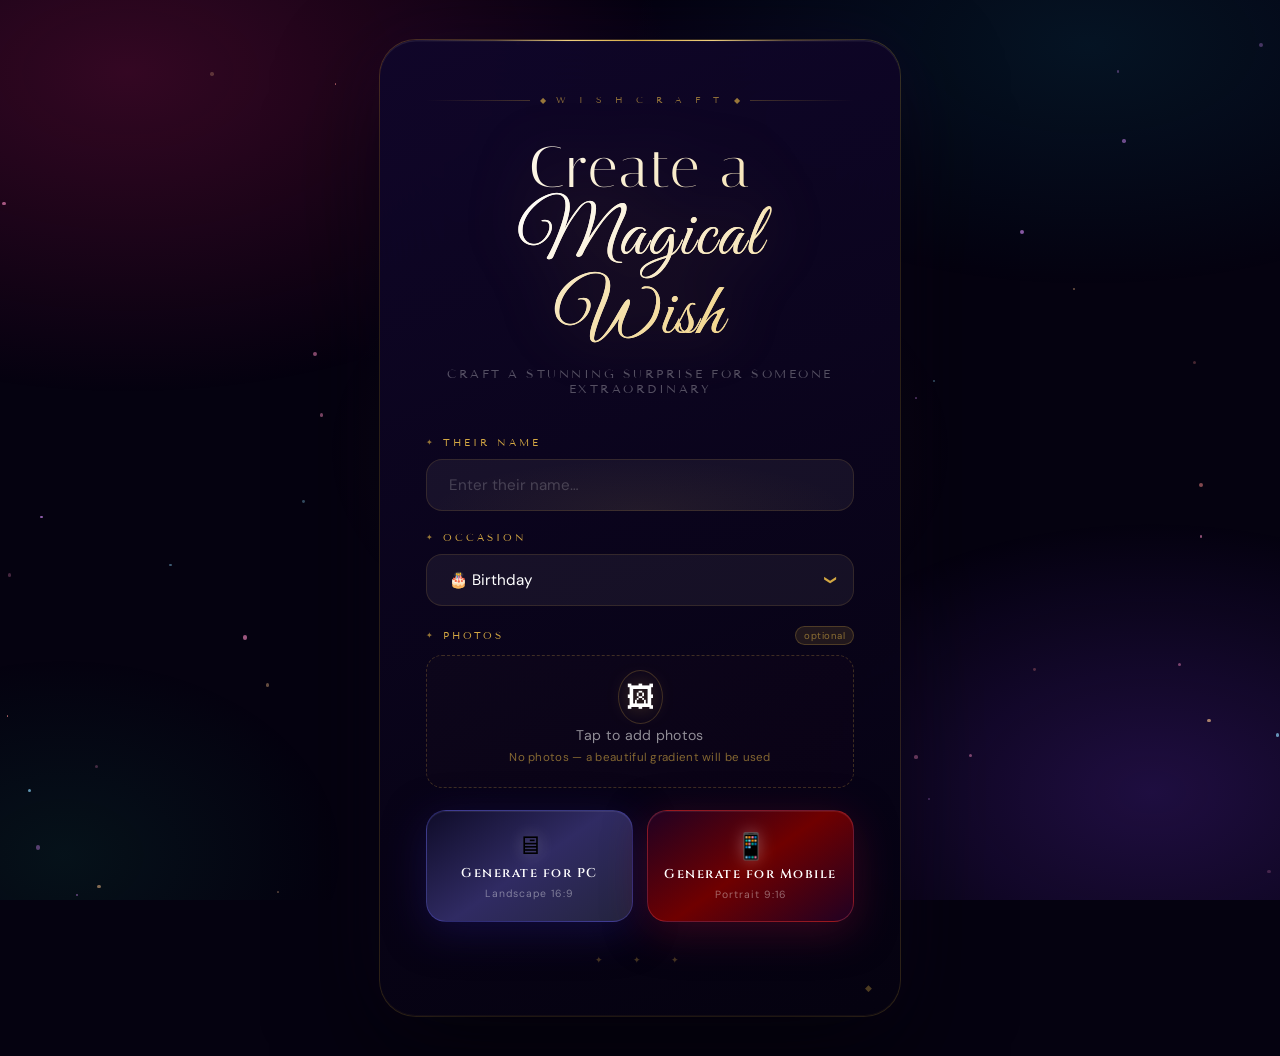
==== commit 18522db5: "Initial commit" ====
--- a/index.html
+++ b/index.html
@@ -81,13 +81,13 @@
       <div class="gen-btns-row">
         <button class="gen-btn gen-pc" onclick="generate('pc')">
           <span class="gen-icon">🖥</span>
-          <span class="gen-label">PC View</span>
+          <span class="gen-label">Generate for PC</span>
           <span class="gen-sub">Landscape 16:9</span>
           <div class="btn-shine"></div>
         </button>
         <button class="gen-btn gen-mobile" onclick="generate('mobile')">
           <span class="gen-icon">📱</span>
-          <span class="gen-label">Mobile View</span>
+          <span class="gen-label">Generate for Mobile</span>
           <span class="gen-sub">Portrait 9:16</span>
           <div class="btn-shine"></div>
         </button>
